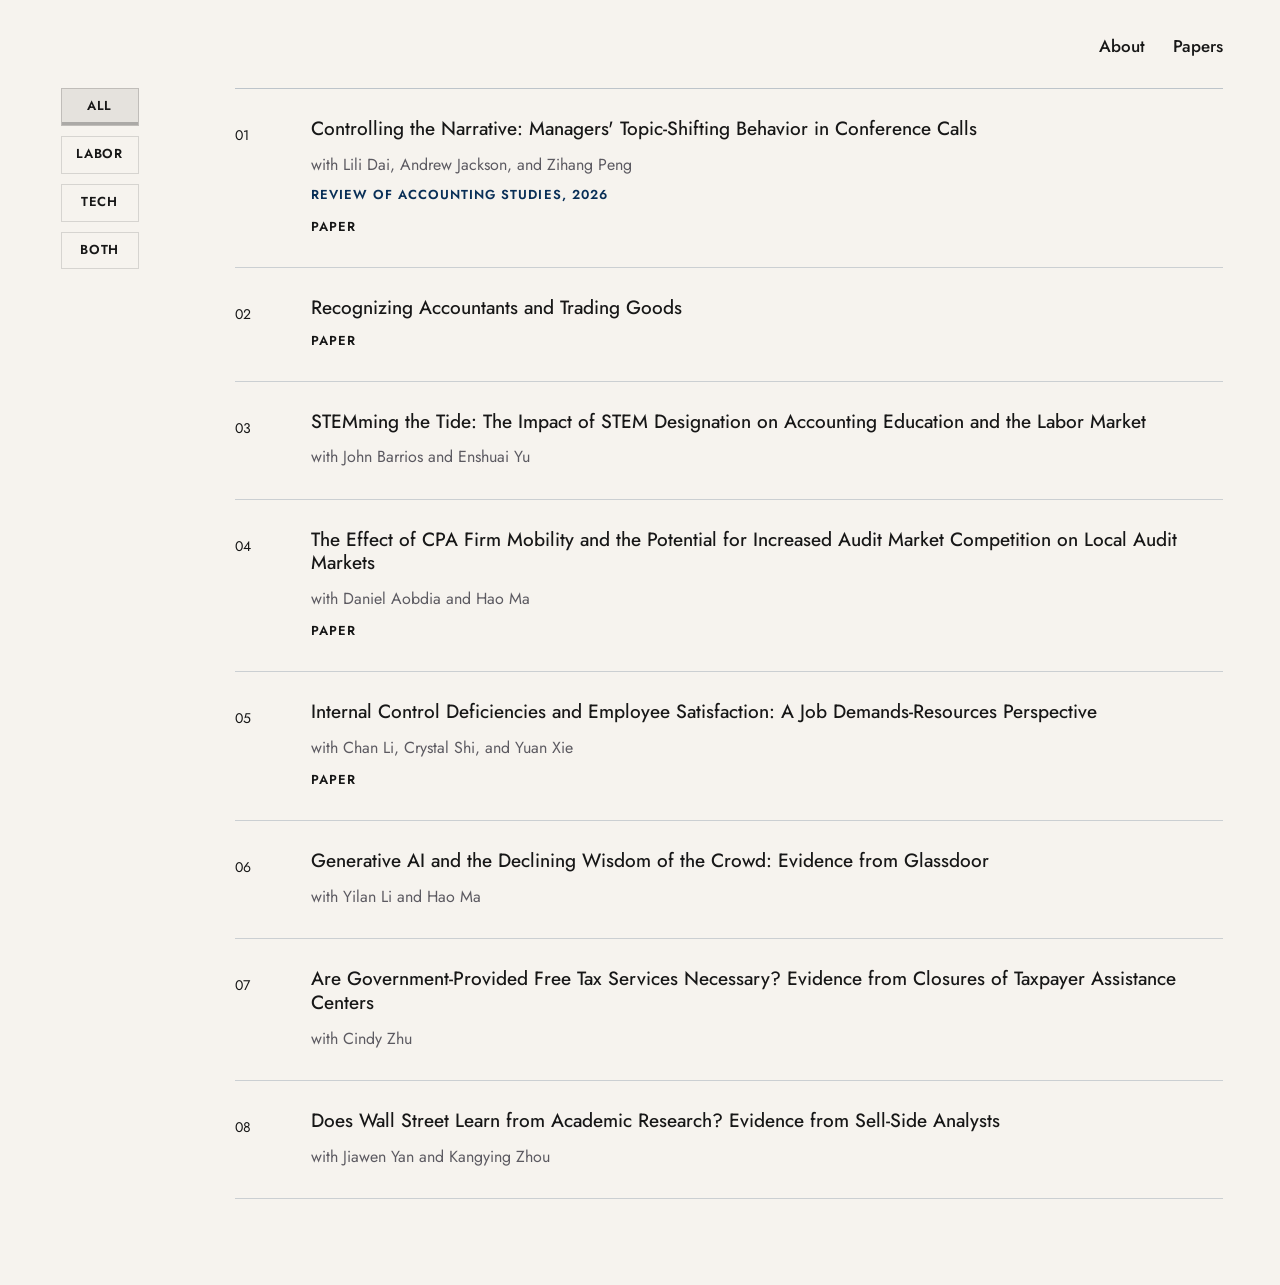
==== papers.html @ 6646ab0c "Fix paper SSRN links" ====
<!DOCTYPE html>
<html lang="en">
<head>
  <meta charset="utf-8" />
  <meta name="viewport" content="width=device-width,initial-scale=1" />
  <title>Papers | Ping R. Gong</title>
  <meta name="description" content="Ping R. Gong -- Assistant Professor at Nanyang Technological University and PhD graduate in Accounting from Yale University." />

  <style>
    @font-face{
      font-family:"Jost";
      font-style:normal;
      font-weight:300 800;
      font-display:swap;
      src:url("fonts/jost-latin-300-800.woff2") format("woff2");
      unicode-range:U+0000-00FF, U+0131, U+0152-0153, U+02BB-02BC, U+02C6, U+02DA, U+02DC, U+0304, U+0308, U+0329, U+2000-206F, U+20AC, U+2122, U+2191, U+2193, U+2212, U+2215, U+FEFF, U+FFFD;
    }

    @font-face{
      font-family:"Jost";
      font-style:normal;
      font-weight:300 800;
      font-display:swap;
      src:url("fonts/jost-latin-ext-300-800.woff2") format("woff2");
      unicode-range:U+0100-02BA, U+02BD-02C5, U+02C7-02CC, U+02CE-02D7, U+02DD-02FF, U+0304, U+0308, U+0329, U+1D00-1DBF, U+1E00-1E9F, U+1EF2-1EFF, U+2020, U+20A0-20AB, U+20AD-20C0, U+2113, U+2C60-2C7F, U+A720-A7FF;
    }

    @font-face{
      font-family:"Ma Shan Zheng";
      font-style:normal;
      font-weight:400;
      font-display:swap;
      src:url("fonts/ma-shan-zheng-gong-ping.woff2") format("woff2");
      unicode-range:U+516C, U+5E73;
    }

    :root{
      --paper:#f6f3ee;
      --ink:#171717;
      --muted:#5c5a61;
      --line:#c9d2dd;
      --labor-mark:rgba(122,31,43,.34);
      --tech-mark:rgba(9,47,87,.32);
      --red:#7a1f2b;
      --navy:#092f57;
      --navy-soft:#dbe4ee;
      --white:#fffdf7;
      --sans:"Jost", "Avenir Next", Avenir, "Helvetica Neue", Arial, sans-serif;
      --serif:"Jost", "Avenir Next", Avenir, "Helvetica Neue", Arial, sans-serif;
      --cjk-display:"Ma Shan Zheng", KaiTi, "STKaiti", "Noto Sans SC", "Microsoft YaHei", "PingFang SC", sans-serif;
      --mono:"Jost", "Avenir Next", Avenir, "Helvetica Neue", Arial, sans-serif;
    }

    *{box-sizing:border-box}
    html{
      scroll-behavior:smooth;
      scrollbar-gutter:stable;
    }
    body{
      margin:0;
      background:
        linear-gradient(90deg, rgba(9,47,87,.055) 1px, transparent 1px) 0 0/72px 72px,
        var(--paper);
      color:var(--ink);
      font-family:var(--sans);
      font-size:18px;
      line-height:1.45;
    }

    body.papers-page{
      background:var(--paper);
    }

    a{color:var(--navy); text-decoration:none}
    a:hover{
      color:var(--red);
      text-decoration:underline;
      text-decoration-thickness:2px;
      text-underline-offset:5px;
    }

    .site{
      width:min(1180px, calc(100% - 44px));
      margin:0 auto;
      position:relative;
    }

    .site::before{
      content:"";
      position:absolute;
      top:96px;
      left:18px;
      width:58px;
      height:58px;
      border-top:8px solid var(--navy);
      border-left:8px solid var(--navy);
      opacity:.86;
      pointer-events:none;
    }

    .topbar{
      min-height:70px;
      display:flex;
      align-items:center;
      justify-content:flex-end;
      gap:28px;
      padding:22px 0 0 38px;
      position:relative;
      z-index:3;
    }

    .nav{
      display:flex;
      align-items:center;
      gap:28px;
      color:var(--ink);
      font-size:17px;
      font-weight:500;
    }

    .nav a{
      color:var(--ink);
      display:inline-flex;
      align-items:center;
      gap:0;
    }

    .papers-page .site::before{
      display:none;
    }

    .papers-page .section{
      border-top:0;
      padding-top:18px;
    }

    .hero{
      min-height:calc(100vh - 70px);
      display:grid;
      grid-template-columns:minmax(0, 1.15fr) minmax(280px, .85fr);
      gap:48px;
      align-items:center;
      padding:28px 0 72px 150px;
      position:relative;
    }

    h1{
      margin:0;
      max-width:850px;
      font-size:clamp(34px, 4.5vw, 64px);
      line-height:1.06;
      letter-spacing:0;
      font-weight:300;
    }

    h1 strong{font-weight:500}

    .name-wrap{
      display:inline-block;
      position:relative;
      outline:none;
      cursor:default;
      isolation:isolate;
    }

    .name-wrap strong,
    .name-part{
      transition:color .18s ease;
    }

    .cn-name{
      position:absolute;
      left:calc(100% - .18em);
      bottom:calc(100% + .28em);
      z-index:4;
      display:inline-flex;
      align-items:center;
      gap:.03em;
      transform:translate(-.2em, .34em) rotate(3deg) scale(.96);
      transform-origin:0 100%;
      padding:.28em .66em .32em;
      border:3px solid var(--ink);
      border-radius:54% 46% 51% 49% / 49% 57% 43% 51%;
      background:var(--white);
      box-shadow:0 13px 0 -9px rgba(23,23,23,.24);
      color:var(--ink);
      font-family:var(--cjk-display);
      font-size:.59em;
      font-weight:400;
      line-height:1;
      letter-spacing:.02em;
      opacity:0;
      pointer-events:none;
      transition:opacity .2s ease, transform .2s ease;
      white-space:nowrap;
    }

    .cn-name::after{
      content:"";
      position:absolute;
      left:.18em;
      bottom:-.78em;
      width:1em;
      height:.86em;
      background:
        radial-gradient(circle at 16% 17%, var(--white) 0 .16em, var(--ink) .17em .23em, transparent .24em),
        radial-gradient(circle at 53% 51%, var(--white) 0 .12em, var(--ink) .13em .18em, transparent .19em),
        radial-gradient(circle at 86% 78%, var(--white) 0 .07em, var(--ink) .08em .12em, transparent .13em);
      transform:scaleX(-1) rotate(18deg);
    }

    .cn-name::before{
      content:"";
      position:absolute;
      left:-.42em;
      bottom:-.2em;
      width:1.22em;
      height:1.26em;
      background-image:radial-gradient(circle, rgba(23,23,23,.34) 0 1.1px, transparent 1.35px);
      background-size:.12em .12em;
      border-radius:50%;
      z-index:-1;
      transform:rotate(-12deg);
    }

    .name-wrap:focus-visible{
      border-radius:.08em;
      outline:2px solid rgba(9,47,87,.28);
      outline-offset:.08em;
    }

    .name-wrap:hover .name-gong,
    .name-wrap:focus-visible .name-gong,
    .hero:has(.portrait-wrap:hover) .name-gong,
    .hero:has(.portrait-wrap:focus-visible) .name-gong,
    .name-wrap:hover .cn-gong,
    .name-wrap:focus-visible .cn-gong,
    .hero:has(.portrait-wrap:hover) .cn-gong,
    .hero:has(.portrait-wrap:focus-visible) .cn-gong{
      color:var(--navy);
    }

    .name-wrap:hover .name-ping,
    .name-wrap:focus-visible .name-ping,
    .hero:has(.portrait-wrap:hover) .name-ping,
    .hero:has(.portrait-wrap:focus-visible) .name-ping,
    .name-wrap:hover .cn-ping,
    .name-wrap:focus-visible .cn-ping,
    .hero:has(.portrait-wrap:hover) .cn-ping,
    .hero:has(.portrait-wrap:focus-visible) .cn-ping{
      color:var(--red);
    }

    .name-wrap:hover .cn-name,
    .name-wrap:focus-visible .cn-name,
    .hero:has(.portrait-wrap:hover) .cn-name,
    .hero:has(.portrait-wrap:focus-visible) .cn-name{
      opacity:1;
      transform:translate(0, -.1em) rotate(3deg) scale(1.04);
    }

    .headline-phrase{white-space:nowrap}

    .topic{
      background-repeat:no-repeat;
      box-decoration-break:clone;
      -webkit-box-decoration-break:clone;
      padding:0 .02em;
    }

    .topic-labor{
      background-image:linear-gradient(var(--labor-mark), var(--labor-mark));
      background-position:0 86%;
      background-size:100% .21em;
    }

    .topic-tech{
      background-image:linear-gradient(var(--tech-mark), var(--tech-mark));
      background-position:0 86%;
      background-size:100% .21em;
    }

    .topic-both{
      --topic-line-width:100%;
      --topic-line-height:.21em;
      --topic-line-gap:.018em;
      padding-bottom:.08em;
      background-image:
        linear-gradient(var(--labor-mark), var(--labor-mark)),
        linear-gradient(var(--tech-mark), var(--tech-mark));
      background-position:left bottom calc(var(--topic-line-height) + var(--topic-line-gap)), left bottom;
      background-size:var(--topic-line-width) var(--topic-line-height), var(--topic-line-width) var(--topic-line-height);
      box-decoration-break:clone;
      -webkit-box-decoration-break:clone;
    }

    .dek{
      max-width:610px;
      margin:18px 0 0;
      font-family:var(--serif);
      font-size:clamp(20px, 1.8vw, 27px);
      line-height:1.16;
      color:#25221d;
    }

    .hero-links{
      display:flex;
      flex-wrap:wrap;
      gap:12px 22px;
      margin-top:20px;
      font-size:15px;
      font-weight:600;
      text-transform:uppercase;
      letter-spacing:.05em;
    }

    .portrait-wrap{
      justify-self:end;
      width:min(270px, 100%);
      position:relative;
      cursor:default;
      outline:none;
    }

    .portrait-wrap:focus-visible{
      outline:2px solid rgba(9,47,87,.28);
      outline-offset:8px;
    }

    .portrait-wrap::before,
    .portrait-wrap::after{
      content:"";
      position:absolute;
      z-index:-1;
      pointer-events:none;
    }

    .portrait-wrap::before{
      inset:34px -24px -34px 36px;
      background:repeating-linear-gradient(0deg, transparent 0 13px, rgba(9,47,87,.22) 13px 15px);
    }

    .portrait-wrap::after{
      width:98px;
      height:98px;
      right:-14px;
      bottom:-14px;
      background:
        linear-gradient(var(--red), var(--red)) right bottom/15px 84px no-repeat,
        linear-gradient(var(--red), var(--red)) right bottom/84px 15px no-repeat,
        linear-gradient(var(--navy), var(--navy)) right 14px bottom 14px/15px 84px no-repeat,
        linear-gradient(var(--navy), var(--navy)) right 14px bottom 14px/84px 15px no-repeat;
    }

    .photo{
      display:block;
      width:100%;
      aspect-ratio:4/4.6;
      object-fit:cover;
      object-position:center 23%;
      border:1px solid rgba(23,23,23,.16);
      filter:none;
      opacity:1;
    }

    .section{
      padding:88px 0 86px 18px;
      border-top:1px solid rgba(9,47,87,.22);
      background:var(--paper);
      box-shadow:0 0 0 100vmax var(--paper);
      clip-path:inset(0 -100vmax);
      display:grid;
      grid-template-columns:136px minmax(0, 1fr);
      gap:38px;
    }

    .section-label{
      margin:0;
      font-size:14px;
      color:var(--navy);
      font-weight:600;
      text-transform:uppercase;
      letter-spacing:.09em;
    }

    .section-heading{
      display:grid;
      gap:22px;
      align-content:start;
    }

    .paper-list{
      max-width:none;
      width:100%;
      display:grid;
      gap:0;
      border-top:1px solid rgba(9,47,87,.24);
    }

    .paper-legend{
      display:flex;
      flex-wrap:wrap;
      align-items:flex-start;
      gap:10px;
      color:var(--muted);
      font-size:13px;
      font-weight:600;
      text-transform:uppercase;
      letter-spacing:.07em;
    }

    .section-heading .paper-legend{
      flex-direction:column;
    }

    .filter-button{
      appearance:none;
      border:1px solid rgba(23,23,23,.14);
      background:transparent;
      color:var(--ink);
      cursor:pointer;
      display:inline-flex;
      align-items:center;
      justify-content:center;
      font:inherit;
      letter-spacing:inherit;
      padding:8px 11px 9px;
      text-transform:inherit;
      width:78px;
    }

    .filter-button:hover,
    .filter-button[data-filter="all"]:hover,
    .filter-button.is-active{
      border-color:rgba(23,23,23,.18);
      background:rgba(23,23,23,.075);
      color:var(--ink);
    }

    .filter-button .both-labor,
    .filter-button .both-tech{color:inherit}

    .filter-button.is-active{
      box-shadow:inset 0 -3px 0 rgba(23,23,23,.28);
    }

    .paper.is-hidden{
      display:none;
    }

    .paper{
      display:grid;
      grid-template-columns:54px minmax(0, 1fr);
      gap:22px;
      padding:28px 0 30px;
      border-bottom:1px solid rgba(9,47,87,.18);
    }

    .paper-number{
      color:var(--ink);
      font-family:var(--mono);
      font-size:14px;
      padding-top:8px;
    }

    .paper-title{
      margin:0;
      font-family:var(--serif);
      font-size:clamp(18px, 1.5vw, 23px);
      line-height:1.24;
      font-weight:450;
    }

    .paper-title .topic{
      background:none;
      padding-bottom:0;
    }

    .paper-meta{
      margin:12px 0 0;
      color:var(--muted);
      font-size:16px;
      line-height:1.45;
    }

    .paper-note{
      display:inline-block;
      margin-top:10px;
      color:var(--navy);
      font-size:13px;
      font-weight:600;
      text-transform:uppercase;
      letter-spacing:.08em;
    }

    .paper-links{
      display:flex;
      flex-wrap:wrap;
      gap:12px;
      margin-top:12px;
      font-size:13px;
      font-weight:600;
      text-transform:uppercase;
      letter-spacing:.08em;
    }

    .paper-links a{
      color:var(--ink);
      transition:color .16s ease, text-decoration-color .16s ease;
    }

    .paper-links a:hover{
      color:var(--red);
      text-decoration-color:var(--red);
    }

    @media (max-width:900px){
      body{font-size:17px}
      .site{width:min(100% - 28px, 680px)}
      .site::before{
        top:34px;
        left:10px;
        width:42px;
        height:42px;
        border-top-width:6px;
        border-left-width:6px;
      }
      .topbar{
        min-height:auto;
        padding:22px 0 10px 30px;
        align-items:flex-end;
        flex-direction:row;
      }
      .nav{gap:16px; flex-wrap:wrap}
      .hero{
        grid-template-columns:1fr;
        gap:42px;
        min-height:auto;
        padding:30px 0 68px 42px;
      }
      .portrait-wrap{
        justify-self:start;
        width:min(248px, calc(100% - 20px));
      }
      .portrait-wrap::after{
        right:-10px;
        bottom:-10px;
        width:72px;
        height:72px;
        background:
          linear-gradient(var(--red), var(--red)) right bottom/11px 62px no-repeat,
          linear-gradient(var(--red), var(--red)) right bottom/62px 11px no-repeat,
          linear-gradient(var(--navy), var(--navy)) right 10px bottom 10px/11px 62px no-repeat,
          linear-gradient(var(--navy), var(--navy)) right 10px bottom 10px/62px 11px no-repeat;
      }
      .section{
        grid-template-columns:1fr;
        gap:24px;
        padding:68px 0 70px 42px;
      }
      .section-heading .paper-legend{
        flex-direction:row;
      }
    }

    @media (max-width:560px){
      h1{font-size:29px}
      .dek{font-size:20px}
      .hero{padding-left:32px}
      .section{padding-left:32px}
      .paper-title{font-size:22px}
      .paper{grid-template-columns:1fr; gap:8px}
      .paper-number{padding-top:0}
    }
  </style>
</head>
<body class="papers-page">
  <main class="site">
    <header class="topbar">
      <nav class="nav" aria-label="Primary navigation">
        <a href="index.html#about">About</a>
        <a href="papers.html">Papers</a>
      </nav>
    </header>

    <section class="section" id="papers">
      <div class="section-heading">
        <div class="paper-legend" aria-label="Filter papers by topic">
          <button class="filter-button is-active" type="button" data-filter="all" aria-pressed="true">All</button>
          <button class="filter-button topic topic-labor" type="button" data-filter="labor" aria-pressed="false">Labor</button>
          <button class="filter-button topic topic-tech" type="button" data-filter="tech" aria-pressed="false">Tech</button>
          <button class="filter-button topic topic-both" type="button" data-filter="both" aria-pressed="false"><span class="both-labor">Bo</span><span class="both-tech">th</span></button>
        </div>
      </div>

      <div>
        <div class="paper-list">
        <article class="paper" data-topics="tech">
          <div class="paper-number">01</div>
          <div>
            <h3 class="paper-title"><span class="topic topic-tech">Controlling the Narrative: Managers' Topic-Shifting Behavior in Conference Calls</span></h3>
            <p class="paper-meta">with Lili Dai, Andrew Jackson, and Zihang Peng</p>
            <span class="paper-note">Review of Accounting Studies, 2026</span>
            <div class="paper-links">
              <a href="https://link.springer.com/article/10.1007/s11142-026-09952-5" target="_blank" rel="noreferrer">Paper</a>
            </div>
          </div>
        </article>

        <article class="paper" data-topics="labor">
          <div class="paper-number">02</div>
          <div>
            <h3 class="paper-title"><span class="topic topic-labor">Recognizing Accountants and Trading Goods</span></h3>
            <div class="paper-links">
              <a href="https://papers.ssrn.com/sol3/papers.cfm?abstract_id=7320459" target="_blank" rel="noreferrer">Paper</a>
            </div>
          </div>
        </article>

        <article class="paper" data-topics="labor tech both">
          <div class="paper-number">03</div>
          <div>
            <h3 class="paper-title"><span class="topic topic-both">STEMming the Tide: The Impact of STEM Designation on Accounting Education and the Labor Market</span></h3>
            <p class="paper-meta">with John Barrios and Enshuai Yu</p>
          </div>
        </article>

        <article class="paper" data-topics="labor">
          <div class="paper-number">04</div>
          <div>
            <h3 class="paper-title"><span class="topic topic-labor">The Effect of CPA Firm Mobility and the Potential for Increased Audit Market Competition on Local Audit Markets</span></h3>
            <p class="paper-meta">with Daniel Aobdia and Hao Ma</p>
            <div class="paper-links">
              <a href="https://papers.ssrn.com/sol3/papers.cfm?abstract_id=6225800" target="_blank" rel="noreferrer">Paper</a>
            </div>
          </div>
        </article>

        <article class="paper" data-topics="labor tech both">
          <div class="paper-number">05</div>
          <div>
            <h3 class="paper-title"><span class="topic topic-both">Internal Control Deficiencies and Employee Satisfaction: A Job Demands-Resources Perspective</span></h3>
            <p class="paper-meta">with Chan Li, Crystal Shi, and Yuan Xie</p>
            <div class="paper-links">
              <a href="https://papers.ssrn.com/sol3/papers.cfm?abstract_id=4454973" target="_blank" rel="noreferrer">Paper</a>
            </div>
          </div>
        </article>

        <article class="paper" data-topics="labor tech both">
          <div class="paper-number">06</div>
          <div>
            <h3 class="paper-title"><span class="topic topic-both">Generative AI and the Declining Wisdom of the Crowd: Evidence from Glassdoor</span></h3>
            <p class="paper-meta">with Yilan Li and Hao Ma</p>
          </div>
        </article>

        <article class="paper" data-topics="labor">
          <div class="paper-number">07</div>
          <div>
            <h3 class="paper-title"><span class="topic topic-labor">Are Government-Provided Free Tax Services Necessary? Evidence from Closures of Taxpayer Assistance Centers</span></h3>
            <p class="paper-meta">with Cindy Zhu</p>
          </div>
        </article>

        <article class="paper" data-topics="labor">
          <div class="paper-number">08</div>
          <div>
            <h3 class="paper-title"><span class="topic topic-labor">Does Wall Street Learn from Academic Research? Evidence from Sell-Side Analysts</span></h3>
            <p class="paper-meta">with Jiawen Yan and Kangying Zhou</p>
          </div>
        </article>
        </div>
      </div>
    </section>

  </main>
  <script>
    const filterButtons = document.querySelectorAll('[data-filter]');
    const papers = document.querySelectorAll('.paper[data-topics]');
    const validFilters = new Set(['all', 'labor', 'tech', 'both']);

    function applyFilter(filter, updateUrl = true){
      const activeFilter = validFilters.has(filter) ? filter : 'all';
      const activeButton = document.querySelector(`[data-filter="${activeFilter}"]`);
      if (!activeButton) return;

      filterButtons.forEach(item => {
        item.classList.toggle('is-active', item === activeButton);
        item.setAttribute('aria-pressed', item === activeButton ? 'true' : 'false');
      });

      papers.forEach(paper => {
        const topics = paper.dataset.topics.split(' ');
        paper.classList.toggle('is-hidden', activeFilter !== 'all' && !topics.includes(activeFilter));
      });

      if (updateUrl) {
        const url = new URL(window.location);
        if (activeFilter === 'all') {
          url.searchParams.delete('filter');
        } else {
          url.searchParams.set('filter', activeFilter);
        }
        window.history.replaceState({}, '', url);
      }
    }

    filterButtons.forEach(button => {
      button.addEventListener('click', () => {
        applyFilter(button.dataset.filter);
      });
    });

    applyFilter(new URLSearchParams(window.location.search).get('filter'), false);
  </script>
</body>
</html>
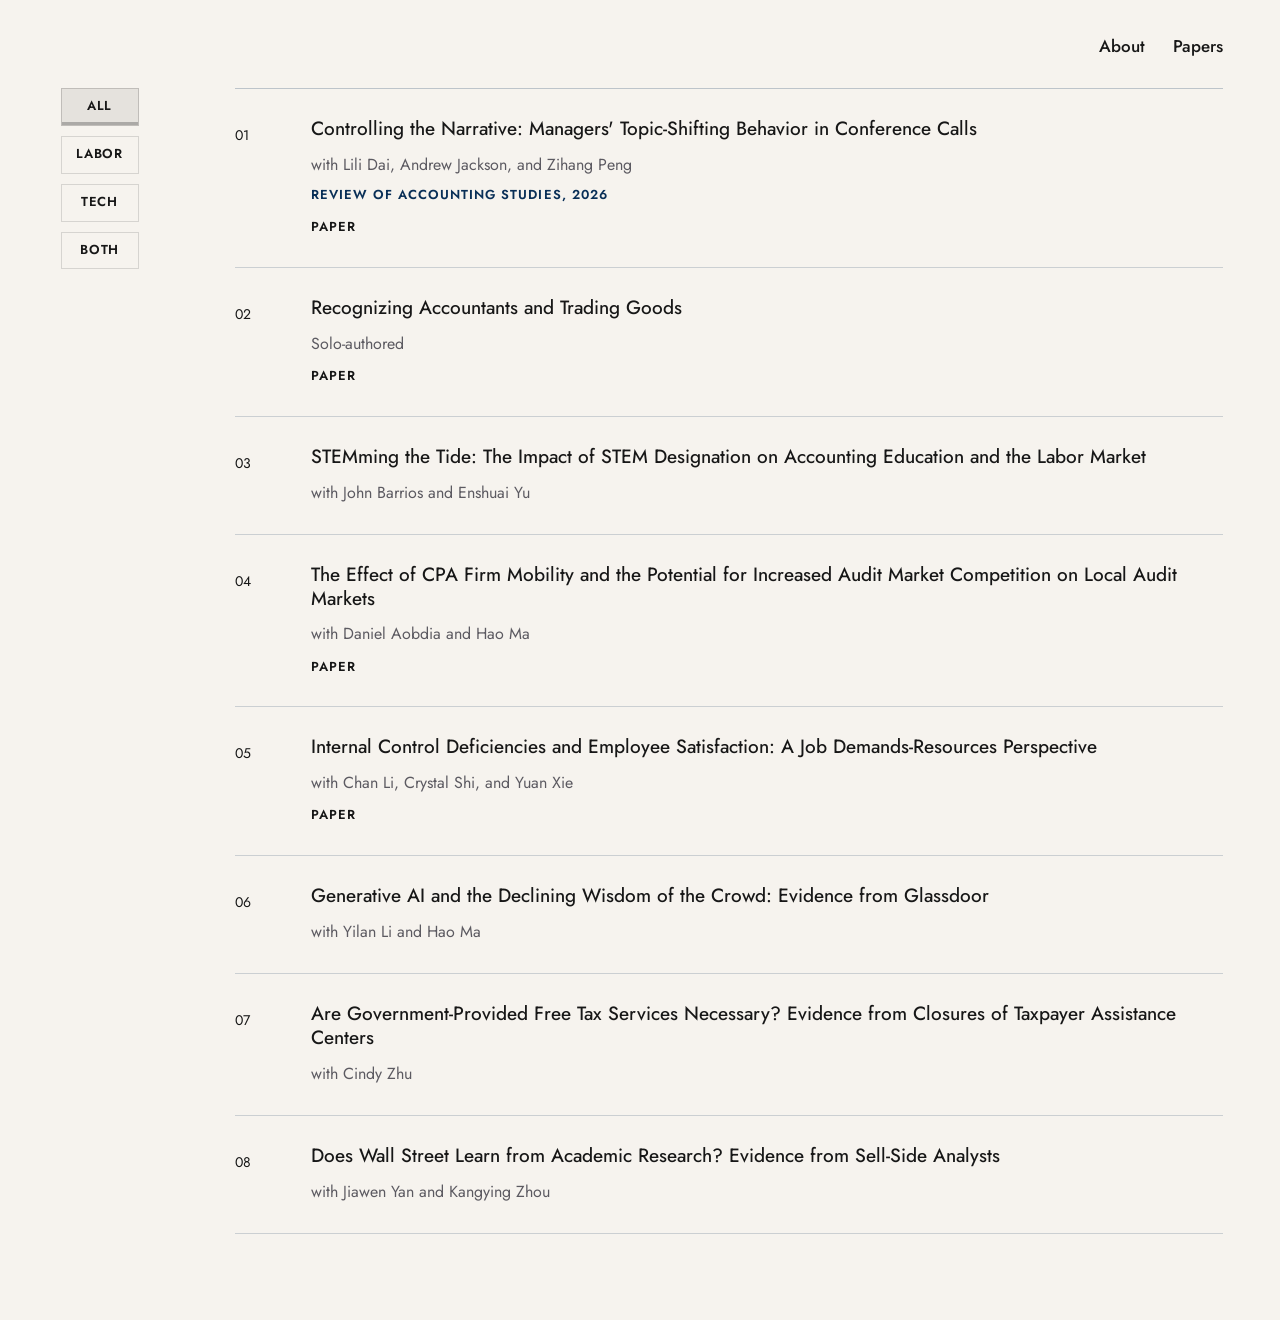
==== commit 1c40c7b1: "Add solo-authored note to job market paper" ====
--- a/papers.html
+++ b/papers.html
@@ -611,6 +611,7 @@
           <div class="paper-number">02</div>
           <div>
             <h3 class="paper-title"><span class="topic topic-labor">Recognizing Accountants and Trading Goods</span></h3>
+            <p class="paper-meta">Solo-authored</p>
             <div class="paper-links">
               <a href="https://papers.ssrn.com/sol3/papers.cfm?abstract_id=7320459" target="_blank" rel="noreferrer">Paper</a>
             </div>
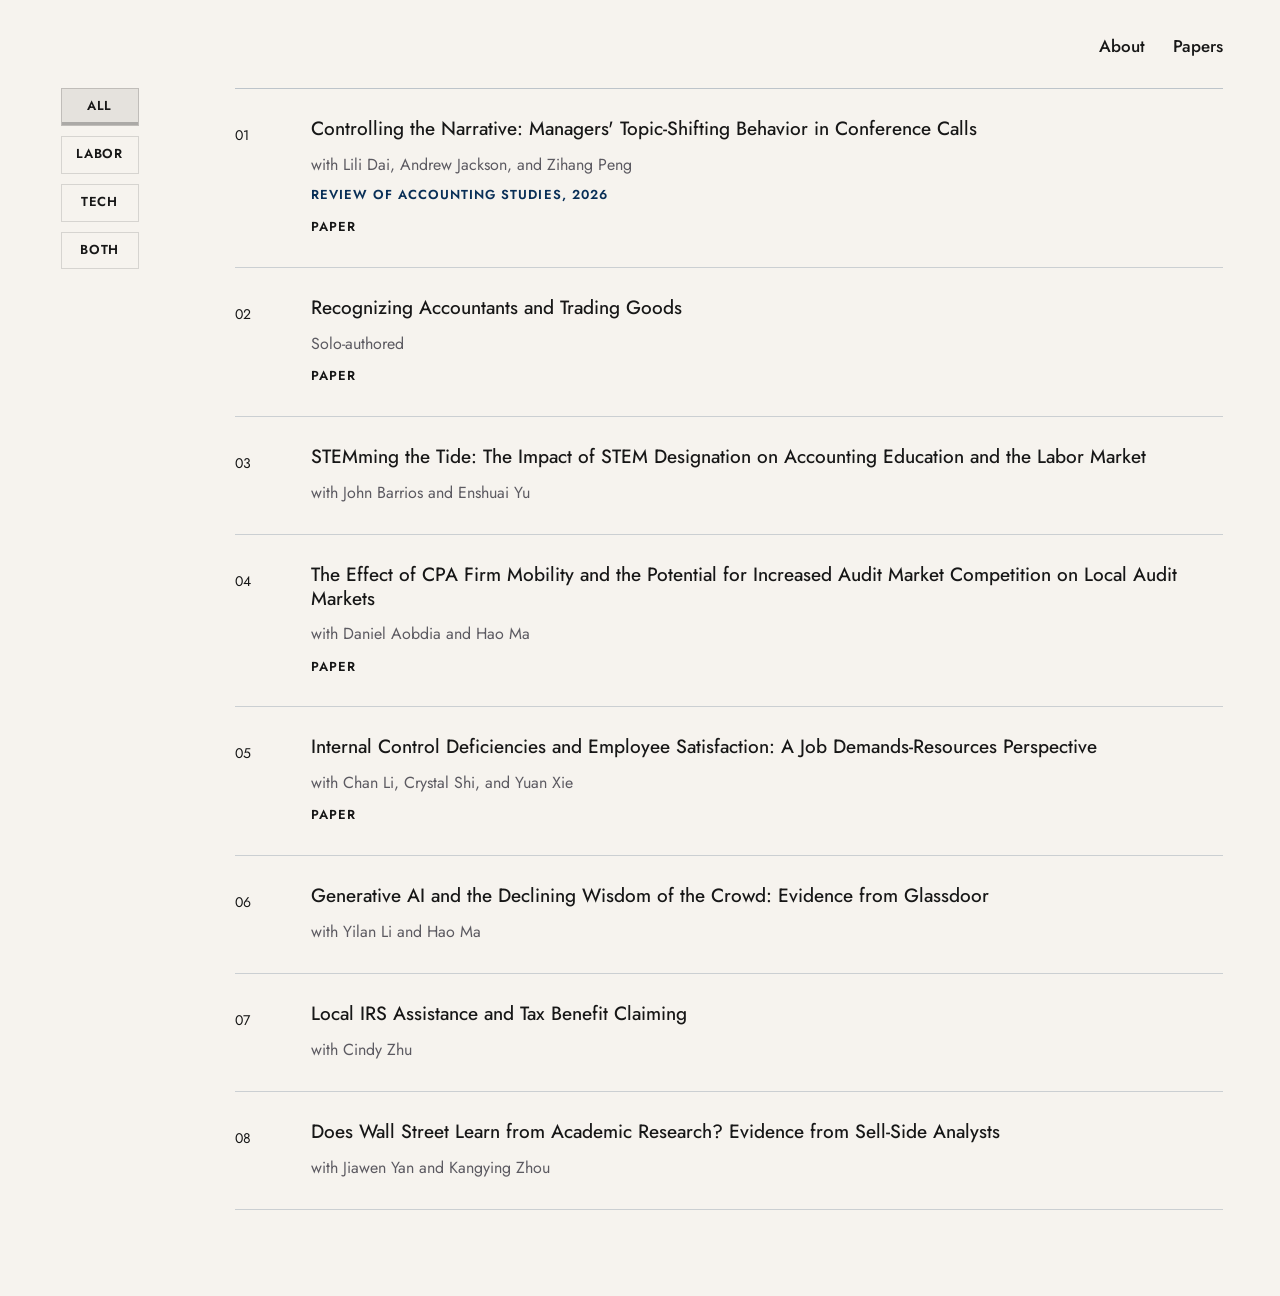
==== commit 20cf580e: "Update labor paper details" ====
--- a/papers.html
+++ b/papers.html
@@ -637,10 +637,10 @@
           </div>
         </article>
 
-        <article class="paper" data-topics="labor tech both">
+        <article class="paper" data-topics="labor">
           <div class="paper-number">05</div>
           <div>
-            <h3 class="paper-title"><span class="topic topic-both">Internal Control Deficiencies and Employee Satisfaction: A Job Demands-Resources Perspective</span></h3>
+            <h3 class="paper-title"><span class="topic topic-labor">Internal Control Deficiencies and Employee Satisfaction: A Job Demands-Resources Perspective</span></h3>
             <p class="paper-meta">with Chan Li, Crystal Shi, and Yuan Xie</p>
             <div class="paper-links">
               <a href="https://papers.ssrn.com/sol3/papers.cfm?abstract_id=4454973" target="_blank" rel="noreferrer">Paper</a>
@@ -659,7 +659,7 @@
         <article class="paper" data-topics="labor">
           <div class="paper-number">07</div>
           <div>
-            <h3 class="paper-title"><span class="topic topic-labor">Are Government-Provided Free Tax Services Necessary? Evidence from Closures of Taxpayer Assistance Centers</span></h3>
+            <h3 class="paper-title"><span class="topic topic-labor">Local IRS Assistance and Tax Benefit Claiming</span></h3>
             <p class="paper-meta">with Cindy Zhu</p>
           </div>
         </article>
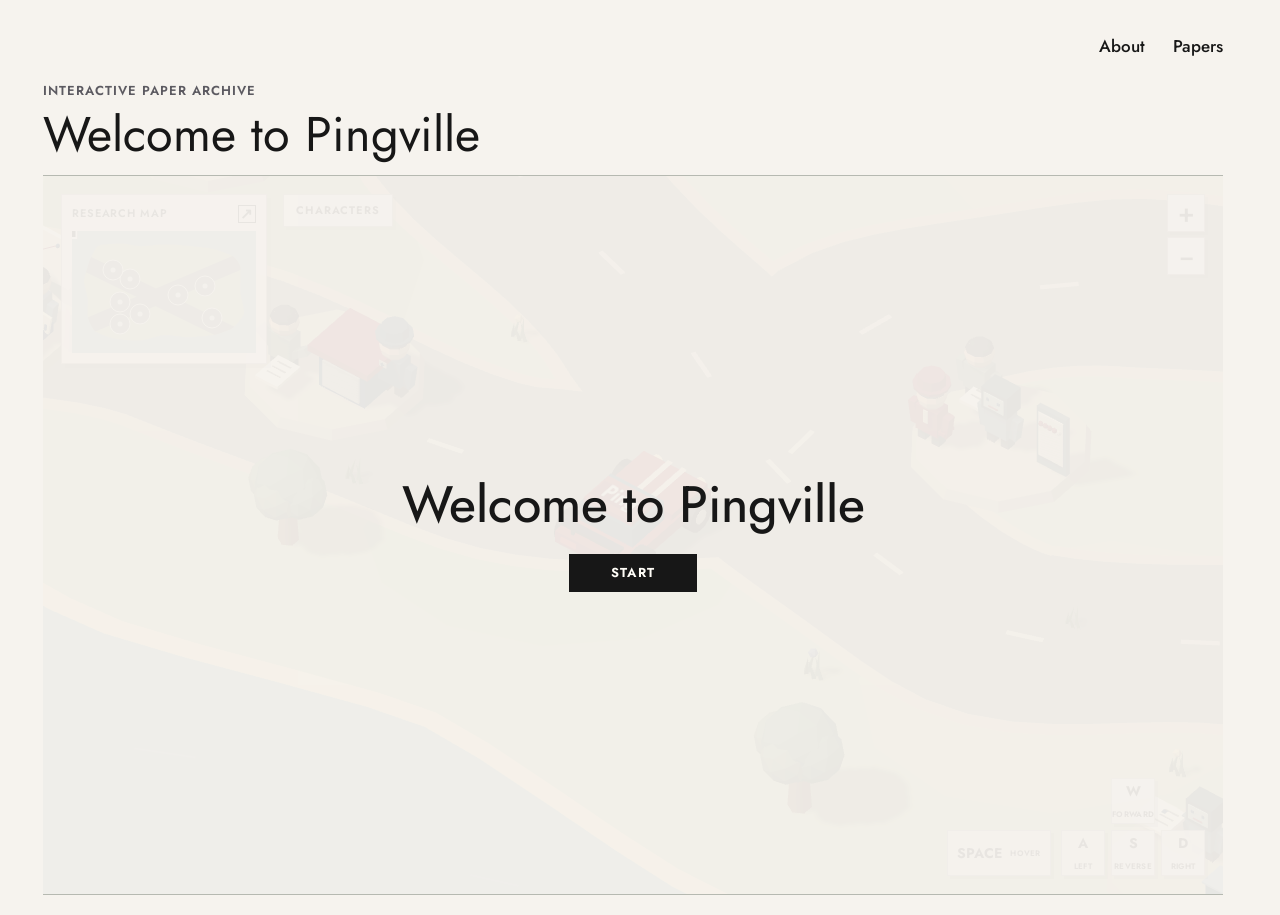
==== commit 5ac47514: "Add interactive Pingville papers map" ====
--- a/papers.html
+++ b/papers.html
@@ -58,6 +58,7 @@
     }
     body{
       margin:0;
+      overflow-x:hidden;
       background:
         linear-gradient(90deg, rgba(9,47,87,.055) 1px, transparent 1px) 0 0/72px 72px,
         var(--paper);
@@ -572,6 +573,794 @@
       .paper{grid-template-columns:1fr; gap:8px}
       .paper-number{padding-top:0}
     }
+
+    .papers-page .section{
+      display:block;
+      padding:12px 0 20px;
+    }
+
+    .papers-intro{
+      display:flex;
+      align-items:end;
+      justify-content:space-between;
+      gap:32px;
+      margin-bottom:16px;
+    }
+
+    .papers-kicker{
+      margin:0 0 8px;
+      color:var(--muted);
+      font-size:13px;
+      font-weight:600;
+      letter-spacing:.08em;
+      text-transform:uppercase;
+    }
+
+    .papers-intro h1{
+      max-width:720px;
+      font-size:clamp(32px, 3.8vw, 54px);
+      line-height:1.04;
+      font-weight:400;
+    }
+
+    .paper-legend{
+      flex-wrap:nowrap;
+      align-items:center;
+      flex-shrink:0;
+    }
+
+    .filter-button{
+      transition:background-color .25s ease, border-color .25s ease, color .25s ease, transform .25s ease;
+    }
+
+    .filter-button:active{transform:translateY(1px)}
+
+    .research-map{
+      --walker-x:50;
+      --walker-y:70;
+      position:relative;
+      min-height:620px;
+      height:calc(100dvh - 180px);
+      margin:0;
+      overflow:hidden;
+      border-top:1px solid rgba(23,23,23,.18);
+      border-bottom:1px solid rgba(23,23,23,.18);
+      background-color:#dfe7e3;
+      background-image:none;
+      background-position:center;
+      background-size:cover;
+      image-rendering:pixelated;
+      container-type:inline-size;
+    }
+
+    .research-map::before{
+      display:none;
+    }
+
+    .destination{
+      appearance:none;
+      position:absolute;
+      top:0;
+      bottom:76px;
+      width:50%;
+      padding:42px 42px 36px;
+      border:0;
+      background:var(--paper);
+      color:var(--ink);
+      cursor:pointer;
+      font:inherit;
+      text-align:left;
+      transition:background-color .35s cubic-bezier(.22,1,.36,1), color .35s ease;
+    }
+
+    .destination-labor{
+      left:-2%;
+      background:transparent;
+      clip-path:polygon(0 0, 86% 0, 95% 15%, 88% 32%, 97% 51%, 86% 71%, 92% 100%, 0 100%);
+    }
+    .destination-tech{
+      right:-2%;
+      background:transparent;
+      clip-path:polygon(14% 0, 100% 0, 100% 100%, 8% 100%, 15% 76%, 4% 57%, 13% 35%, 5% 17%);
+      text-align:right;
+    }
+    .destination-labor:hover,
+    .destination-labor:focus-visible,
+    .research-map[data-active="labor"] .destination-labor{background:rgba(122,31,43,.035)}
+    .destination-tech:hover,
+    .destination-tech:focus-visible,
+    .research-map[data-active="tech"] .destination-tech{background:rgba(9,47,87,.035)}
+
+    .destination:focus-visible,
+    .intersection:focus-visible{
+      outline:2px solid var(--ink);
+      outline-offset:-6px;
+    }
+
+    .destination-name{
+      display:block;
+      width:max-content;
+      padding:4px 8px 6px;
+      background:rgba(246,243,238,.88);
+      font-size:clamp(30px, 4vw, 54px);
+      font-weight:450;
+      line-height:1;
+    }
+
+    .destination-labor .destination-name{color:var(--red)}
+    .destination-tech .destination-name{color:var(--navy)}
+
+    .destination-copy{
+      display:block;
+      max-width:260px;
+      margin-top:14px;
+      padding:7px 9px;
+      background:rgba(246,243,238,.86);
+      color:var(--muted);
+      font-size:15px;
+      line-height:1.45;
+    }
+
+    .destination-tech .destination-copy{margin-left:auto}
+    .destination-tech .destination-name{margin-left:auto}
+
+    .place-mark{
+      display:grid;
+      grid-template-columns:repeat(5, 12px);
+      align-items:end;
+      gap:8px;
+      height:82px;
+      margin-top:34px;
+    }
+
+    .research-map .place-mark{display:none}
+
+    .destination-tech .place-mark{justify-content:end}
+    .place-mark span{display:block; background:currentColor; opacity:.72}
+    .place-mark span:nth-child(1){height:34px}
+    .place-mark span:nth-child(2){height:58px}
+    .place-mark span:nth-child(3){height:46px}
+    .place-mark span:nth-child(4){height:72px}
+    .place-mark span:nth-child(5){height:52px}
+    .destination-labor .place-mark{color:var(--red)}
+    .destination-tech .place-mark{color:var(--navy); transform:skewY(-10deg)}
+
+    .intersection{
+      appearance:none;
+      position:absolute;
+      left:50%;
+      top:31%;
+      z-index:2;
+      width:78px;
+      height:36px;
+      transform:translateX(-50%);
+      border:1px solid rgba(23,23,23,.28);
+      background:#eef0e6;
+      color:var(--ink);
+      cursor:pointer;
+      font:inherit;
+      transition:background-color .3s ease, transform .5s cubic-bezier(.22,1,.36,1);
+      box-shadow:4px 4px 0 rgba(92,55,105,.18);
+    }
+
+    .intersection span{
+      display:block;
+      font-size:12px;
+      font-weight:650;
+      letter-spacing:.1em;
+      text-transform:uppercase;
+    }
+
+    .intersection:hover,
+    .research-map[data-active="both"] .intersection{
+      background:linear-gradient(135deg, rgba(122,31,43,.18) 0 50%, rgba(9,47,87,.18) 50% 100%);
+      transform:translateX(-50%) scale(1.05);
+    }
+
+    .map-compass{
+      position:absolute;
+      right:20px;
+      top:18px;
+      z-index:4;
+      display:grid;
+      place-items:center;
+      width:42px;
+      height:42px;
+      border:1px solid rgba(23,23,23,.35);
+      border-radius:0;
+      background:rgba(246,243,238,.72);
+      color:var(--ink);
+      font-size:11px;
+      font-weight:650;
+      letter-spacing:.08em;
+    }
+
+    .map-compass::after{
+      content:"";
+      position:absolute;
+      left:50%;
+      top:4px;
+      width:0;
+      height:0;
+      transform:translateX(-50%);
+      border-left:4px solid transparent;
+      border-right:4px solid transparent;
+      border-bottom:9px solid var(--red);
+    }
+
+    .game-intro{
+      position:absolute;
+      inset:0;
+      z-index:9;
+      display:grid;
+      place-content:center;
+      justify-items:center;
+      background:rgba(246,243,238,.94);
+      text-align:center;
+      transition:opacity .5s cubic-bezier(.22,1,.36,1), visibility .5s;
+    }
+
+    .research-map.is-started .game-intro{
+      visibility:hidden;
+      opacity:0;
+      pointer-events:none;
+    }
+
+    .game-intro h2{
+      max-width:520px;
+      margin:0 0 24px;
+      color:var(--ink);
+      font-size:clamp(30px, 4vw, 52px);
+      font-weight:450;
+      line-height:1.02;
+    }
+
+    .game-start{
+      appearance:none;
+      min-width:128px;
+      padding:11px 18px 12px;
+      border:1px solid var(--ink);
+      border-radius:0;
+      background:var(--ink);
+      color:var(--white);
+      cursor:pointer;
+      font:650 13px/1 var(--sans);
+      letter-spacing:.1em;
+      text-transform:uppercase;
+      transition:background-color .25s ease, color .25s ease, transform .25s ease;
+    }
+
+    .game-start:hover,
+    .game-start:focus-visible{
+      background:var(--red);
+      border-color:var(--red);
+      outline:none;
+    }
+
+    .game-start:active{transform:translateY(2px)}
+
+
+    .walker{
+      position:absolute;
+      left:calc(var(--walker-x) * 1%);
+      top:calc(var(--walker-y) * 1%);
+      z-index:4;
+      width:66px;
+      height:118px;
+      transform:translate(-50%, -50%) scale(1.22);
+      transform-origin:50% 50%;
+      transition:none;
+      pointer-events:none;
+      image-rendering:pixelated;
+    }
+
+    .walker-character{
+      position:relative;
+      width:100%;
+      height:100%;
+      transform-origin:50% 100%;
+    }
+
+    .walker-head{
+      position:absolute;
+      left:19px;
+      top:19px;
+      width:30px;
+      height:31px;
+      border:3px solid var(--ink);
+      border-radius:0;
+      background:#e8c7ae;
+    }
+
+    .walker-cap{
+      position:absolute;
+      left:19px;
+      top:12px;
+      z-index:2;
+      width:30px;
+      height:14px;
+      border:3px solid var(--ink);
+      border-radius:0;
+      background:var(--navy);
+      color:var(--white);
+      font-size:10px;
+      font-weight:700;
+      letter-spacing:.08em;
+      line-height:9px;
+      text-align:center;
+    }
+
+    .walker-cap::after{
+      content:"";
+      position:absolute;
+      right:-7px;
+      bottom:-2px;
+      width:9px;
+      height:4px;
+      border:2px solid var(--ink);
+      border-left:0;
+      background:var(--navy);
+      transform:skewX(-24deg);
+    }
+
+    .walker.facing-west .walker-cap::after{
+      left:-7px;
+      right:auto;
+      transform:skewX(24deg);
+    }
+
+    .walker.is-dashing::before{
+      content:"";
+      position:absolute;
+      left:-34px;
+      top:58px;
+      width:26px;
+      height:12px;
+      background:repeating-linear-gradient(0deg, var(--navy) 0 2px, transparent 2px 5px);
+      opacity:.62;
+    }
+
+    .walker.is-dashing.facing-west::before{
+      left:auto;
+      right:-34px;
+    }
+
+    .walker-head::before{
+      content:"";
+      position:absolute;
+      left:6px;
+      top:11px;
+      width:4px;
+      height:4px;
+      background:var(--ink);
+      box-shadow:11px 0 0 var(--ink);
+    }
+
+    .walker-body{
+      position:absolute;
+      left:17px;
+      top:49px;
+      width:34px;
+      height:35px;
+      border:3px solid var(--ink);
+      background:var(--red);
+      transform:skewX(-4deg);
+    }
+
+    .walker-arm{
+      position:absolute;
+      top:52px;
+      width:9px;
+      height:31px;
+      border:3px solid var(--ink);
+      background:#e8c7ae;
+      transform-origin:50% 6px;
+      transform:rotate(24deg);
+    }
+
+    .walker-arm-left{left:9px}
+    .walker-arm-right{right:8px; transform:rotate(-24deg)}
+
+    .walker-leg{
+      position:absolute;
+      top:81px;
+      width:10px;
+      height:23px;
+      border:3px solid var(--ink);
+      border-bottom-width:5px;
+      background:var(--navy);
+      transform-origin:50% 2px;
+    }
+
+    .walker-leg-a{left:20px; transform:rotate(8deg)}
+    .walker-leg-b{left:38px; transform:rotate(-9deg)}
+
+    .walker.is-walking .walker-body{animation:walker-bob .18s steps(2,end) infinite alternate}
+    .walker.is-walking .walker-arm-left{animation:walker-arm .24s steps(2,end) infinite alternate}
+    .walker.is-walking .walker-arm-right{animation:walker-arm-reverse .24s steps(2,end) infinite alternate}
+    .walker.is-walking .walker-leg-a{animation:walker-leg-a .24s steps(2,end) infinite alternate}
+    .walker.is-walking .walker-leg-b{animation:walker-leg-b .24s steps(2,end) infinite alternate}
+    .walker.is-jumping .walker-character{animation:walker-jump .75s cubic-bezier(.22,1,.36,1)}
+
+    @keyframes walker-bob{to{transform:translateY(-3px) skewX(-4deg)}}
+    @keyframes walker-arm{to{transform:rotate(-24deg)}}
+    @keyframes walker-arm-reverse{to{transform:rotate(24deg)}}
+    @keyframes walker-leg-a{to{transform:rotate(-20deg)}}
+    @keyframes walker-leg-b{to{transform:rotate(20deg)}}
+    @keyframes walker-jump{50%{transform:translateY(-42px) rotate(-2deg)}}
+
+    .paper-token{
+      appearance:none;
+      position:absolute;
+      left:calc(var(--token-x) * 1%);
+      top:calc(var(--token-y) * 1%);
+      z-index:3;
+      display:grid;
+      place-items:center;
+      width:34px;
+      height:34px;
+      transform:translate(-50%, -50%);
+      border:1px solid currentColor;
+      border-radius:0;
+      background:var(--paper);
+      color:var(--ink);
+      cursor:pointer;
+      font:600 11px/1 var(--sans);
+      box-shadow:4px 4px 0 rgba(23,23,23,.14);
+      transition:transform .3s cubic-bezier(.22,1,.36,1), background-color .3s ease, color .3s ease;
+    }
+
+    .paper-token::after{
+      content:"";
+      position:absolute;
+      left:50%;
+      bottom:-8px;
+      width:1px;
+      height:8px;
+      background:currentColor;
+    }
+
+    .paper-token[data-zone="labor"]{color:var(--red)}
+    .paper-token[data-zone="tech"]{color:var(--navy)}
+    .paper-token[data-zone="both"]{
+      border-color:rgba(23,23,23,.4);
+      background:linear-gradient(135deg, rgba(122,31,43,.18) 0 50%, rgba(9,47,87,.18) 50% 100%), var(--paper);
+    }
+
+    .paper-token:hover,
+    .paper-token:focus-visible{
+      transform:translate(-50%, -50%) scale(1.16);
+      background:var(--ink);
+      color:var(--white);
+      outline:none;
+    }
+
+    .paper-token.is-discovered{
+      background:var(--ink);
+      color:var(--white);
+    }
+
+    .game-controls{
+      position:absolute;
+      right:18px;
+      bottom:18px;
+      z-index:5;
+      display:flex;
+      align-items:flex-end;
+      gap:10px;
+    }
+
+    .direction-controls{
+      display:grid;
+      grid-template-columns:repeat(3, 44px);
+      grid-template-rows:repeat(2, 46px);
+      gap:6px;
+    }
+
+    .game-control{
+      appearance:none;
+      display:grid;
+      place-items:center;
+      width:44px;
+      height:46px;
+      padding:0;
+      border:1px solid rgba(23,23,23,.28);
+      border-radius:0;
+      background:rgba(246,243,238,.92);
+      color:var(--ink);
+      cursor:pointer;
+      font:500 14px/1 var(--sans);
+      transition:background-color .25s ease, color .25s ease, transform .25s ease;
+      box-shadow:3px 3px 0 rgba(23,23,23,.18);
+    }
+
+    .game-control:hover,
+    .game-control:focus-visible{
+      background:var(--ink);
+      color:var(--white);
+      outline:none;
+    }
+
+    .game-control:active{transform:translateY(2px)}
+
+    .game-control[data-move="north"]{grid-column:2; grid-row:1}
+    .game-control[data-move="west"]{grid-column:1; grid-row:2}
+    .game-control[data-move="south"]{grid-column:2; grid-row:2}
+    .game-control[data-move="east"]{grid-column:3; grid-row:2}
+
+    .dash-control{
+      width:104px;
+      height:46px;
+      display:flex;
+      flex-direction:row;
+      align-items:center;
+      justify-content:center;
+      gap:8px;
+      text-align:center;
+    }
+
+    .dash-control .control-action{margin-top:0}
+
+    .control-key{
+      display:block;
+      font-size:14px;
+      font-weight:700;
+      line-height:1;
+    }
+
+    .control-action{
+      display:block;
+      margin-top:3px;
+      font-size:8px;
+      font-weight:650;
+      letter-spacing:.04em;
+      line-height:1;
+    }
+
+    .paper.is-highlighted{
+      animation:paper-arrival 1.3s cubic-bezier(.22,1,.36,1);
+    }
+
+    @keyframes paper-arrival{
+      0%, 35%{background:rgba(232,216,61,.2)}
+      100%{background:transparent}
+    }
+
+    .paper-encounter{
+      position:absolute;
+      right:24px;
+      top:78px;
+      z-index:8;
+      width:min(390px, calc(100% - 48px));
+      padding:24px 26px 26px;
+      border:1px solid rgba(23,23,23,.36);
+      background:rgba(246,243,238,.96);
+      color:var(--ink);
+      box-shadow:10px 10px 0 rgba(9,47,87,.18);
+      animation:encounter-in .32s steps(4,end);
+    }
+
+    .paper-encounter[hidden]{display:none}
+    @media (min-width:561px){
+      .research-map:is([data-paper="01"], [data-paper="02"], [data-paper="03"], [data-paper="04"], [data-paper="06"], [data-paper="07"], [data-paper="08"]) .paper-encounter{
+        left:24px; right:auto; top:auto; bottom:24px;
+      }
+    }
+
+    @keyframes encounter-in{
+      from{opacity:0; transform:translateY(18px)}
+      to{opacity:1; transform:translateY(0)}
+    }
+
+    .encounter-label{
+      margin:0 0 14px;
+      color:var(--red);
+      font-size:11px;
+      font-weight:650;
+      letter-spacing:.12em;
+      text-transform:uppercase;
+    }
+
+    .encounter-title{
+      margin:0;
+      font-size:clamp(20px, 2vw, 27px);
+      font-weight:450;
+      line-height:1.18;
+    }
+
+    .encounter-meta{
+      margin:14px 0 0;
+      color:var(--muted);
+      font-size:15px;
+      line-height:1.4;
+    }
+
+    .encounter-note{
+      margin:12px 0 0;
+      color:var(--navy);
+      font-size:12px;
+      font-weight:650;
+      letter-spacing:.08em;
+      text-transform:uppercase;
+    }
+
+    .encounter-links{
+      display:flex;
+      gap:14px;
+      margin-top:18px;
+      font-size:12px;
+      font-weight:650;
+      letter-spacing:.08em;
+      text-transform:uppercase;
+    }
+
+    .encounter-close{
+      appearance:none;
+      position:absolute;
+      right:12px;
+      top:10px;
+      width:32px;
+      height:32px;
+      padding:0;
+      border:0;
+      background:transparent;
+      color:var(--ink);
+      cursor:pointer;
+      font:400 25px/1 var(--sans);
+    }
+
+    .encounter-close:hover,
+    .encounter-close:focus-visible{color:var(--red); outline:none}
+
+    .paper-data{display:none!important}
+
+    .paper-list-heading{
+      display:flex;
+      align-items:baseline;
+      justify-content:space-between;
+      gap:24px;
+      padding-bottom:18px;
+    }
+
+    .paper-list-heading h2{
+      margin:0;
+      font-size:20px;
+      font-weight:500;
+    }
+
+    .paper-list-heading p{
+      margin:0;
+      color:var(--muted);
+      font-size:14px;
+    }
+
+    @media (max-width:800px){
+      .papers-intro{align-items:flex-start; flex-direction:column}
+      .paper-legend{flex-wrap:wrap}
+      .research-map{height:auto; min-height:660px}
+      .destination{bottom:62px; width:44%; padding:28px 12px}
+      .destination-name{font-size:24px}
+      .destination-copy{display:none}
+      .place-mark{grid-template-columns:repeat(4, 8px); gap:6px; height:68px; margin-top:28px}
+      .place-mark span:nth-child(5){display:none}
+      .intersection{top:105px; width:78px; height:78px}
+      .walker{transform:translate(-50%, -50%) scale(.96)}
+      .paper-token{width:30px; height:30px; font-size:10px}
+      .game-controls{right:10px; bottom:10px; gap:7px}
+      .direction-controls{grid-template-columns:repeat(3, 38px); grid-template-rows:repeat(2, 42px); gap:5px}
+      .game-control{width:38px; height:42px}
+      .dash-control{width:86px; height:42px}
+      .map-compass{display:none}
+      .game-intro{padding:24px}
+      .paper-encounter{
+        left:16px;
+        right:16px;
+        top:auto;
+        bottom:126px;
+        width:auto;
+        max-height:48%;
+        overflow:auto;
+      }
+    }
+
+    @media (prefers-reduced-motion:reduce){
+      .walker,
+      .walker *{animation:none!important; transition:none!important}
+    }
+
+    @media (max-width:560px){
+      .topbar{padding-left:0}
+      .nav{gap:18px; font-size:15px}
+      .papers-page .section{padding-top:20px}
+      .papers-intro h1{font-size:30px; line-height:1.08}
+      .paper-list-heading{align-items:flex-start; flex-direction:column; gap:4px}
+    }
+
+    .research-map{
+      background:#d9ddd3;
+      isolation:isolate;
+    }
+
+    .game-canvas{
+      position:absolute;
+      inset:0;
+      z-index:0;
+      overflow:hidden;
+      background:#d9ddd3;
+    }
+
+    .game-canvas canvas{
+      display:block;
+      width:100%;
+      height:100%;
+      outline:none;
+    }
+
+    .destination,
+    .intersection,
+    .paper-token,
+    .walker,
+    .map-compass{
+      display:none!important;
+    }
+
+    .game-controls,
+    .paper-encounter{z-index:6}
+    .game-intro{z-index:8}
+
+    .game-minimap{
+      position:absolute; left:18px; top:18px; z-index:7;
+      width:206px; padding:10px; border:1px solid rgba(23,23,23,.32);
+      background:rgba(246,243,238,.94); box-shadow:4px 4px 0 rgba(23,23,23,.12);
+      font:600 11px/1.2 var(--sans); color:var(--ink);
+    }
+    .game-minimap-title{display:flex; align-items:center; justify-content:space-between; margin:0 0 8px; text-transform:uppercase; letter-spacing:.08em}
+    .minimap-hint{display:grid; place-items:center; width:18px; height:18px; border:1px solid currentColor; font-size:15px; line-height:1}
+    .minimap-field{position:relative; height:122px; background:#8eaab0; overflow:hidden}
+    .minimap-island{position:absolute; inset:0; background:#a7b78b; overflow:hidden}
+    .minimap-road{position:absolute; width:145%; height:16px; background:#727970; transform-origin:center}
+    .minimap-road-one{left:-23%; top:45%; transform:rotate(-23deg)}
+    .minimap-road-two{left:-22%; top:52%; transform:rotate(26deg)}
+    .minimap-point{position:absolute; z-index:2; transform:translate(-50%,-50%); width:21px; height:21px; padding:0; border:1px solid #f1f0ea; border-radius:50%; background:#747a78; color:#fff; cursor:pointer; font:700 10px/1 var(--sans)}
+    .minimap-point:not(.is-discovered)::after{content:""; display:block; width:5px; height:5px; margin:auto; border-radius:50%; background:#dfe2dd}
+    .minimap-point.is-discovered{background:var(--red)}
+    .minimap-point.is-discovered[data-zone="tech"]{background:var(--navy)}
+    .minimap-point.is-discovered[data-zone="both"]{background:#6c426f}
+    .minimap-point:hover,.minimap-point:focus-visible{outline:2px solid var(--ink); outline-offset:2px; transform:translate(-50%,-50%) scale(1.18)}
+    .minimap-car{position:absolute; z-index:3; width:11px; height:16px; border:2px solid #fff; background:#171717; transform:translate(-50%,-50%) rotate(var(--car-angle,0deg)); pointer-events:none}
+    .game-zoom{position:absolute; top:18px; right:18px; z-index:7; display:grid; gap:5px}
+    .game-zoom button{width:38px; height:38px; padding:0; border:1px solid rgba(23,23,23,.35); border-radius:0; background:rgba(246,243,238,.95); color:var(--ink); cursor:pointer; font:500 26px/1 var(--sans); box-shadow:3px 3px 0 rgba(23,23,23,.12)}
+    .game-zoom button:hover,.game-zoom button:focus-visible{background:var(--ink); color:var(--white); outline:2px solid var(--red); outline-offset:2px}
+    .game-zoom button:disabled{opacity:.42; cursor:default; box-shadow:none}
+    .cast-toggle{position:absolute; top:18px; left:240px; z-index:7; padding:10px 12px; border:1px solid rgba(23,23,23,.35); background:rgba(246,243,238,.95); color:var(--ink); cursor:pointer; font:650 11px/1 var(--sans); letter-spacing:.08em; box-shadow:3px 3px 0 rgba(23,23,23,.12)}
+    .cast-toggle:hover,.cast-toggle:focus-visible{background:var(--red); color:#fff; outline:2px solid var(--ink); outline-offset:2px}
+    .cast-panel{position:absolute; inset:0; z-index:12; display:grid; place-items:center; padding:18px; background:rgba(14,31,43,.78)}
+    .cast-panel[hidden]{display:none}
+    .cast-sheet{width:min(850px,100%); max-height:100%; overflow:auto; padding:22px; border:1px solid var(--ink); background:var(--white); box-shadow:8px 8px 0 rgba(0,0,0,.18)}
+    .cast-header{display:flex; align-items:center; justify-content:space-between; gap:16px; margin-bottom:14px}
+    .cast-header h2{margin:0; font-size:24px; font-weight:500}
+    .cast-close{width:32px; height:32px; border:0; background:transparent; color:var(--ink); cursor:pointer; font:400 28px/1 var(--sans)}
+    .cast-close:hover,.cast-close:focus-visible{color:var(--red); outline:2px solid var(--red)}
+    .cast-grid{display:grid; grid-template-columns:repeat(4,minmax(0,1fr)); gap:0 16px}
+    .cast-member{min-width:0; padding:8px 0 10px; border-top:1px solid rgba(23,23,23,.22)}
+    .cast-member img{display:block; width:100%; height:112px; object-fit:contain}
+    .cast-member span{display:block; text-align:center; font-size:13px; font-weight:600}
+    .cast-member p{margin:4px 2px 0; color:var(--muted); text-align:center; font-size:12px; line-height:1.25}
+    @media (max-width:560px){
+      .game-minimap{left:8px; top:8px; width:132px; padding:6px; font-size:9px}
+      .minimap-field{height:78px}
+      .minimap-point{width:16px; height:16px; font-size:8px}
+      .minimap-car{width:8px; height:11px}
+      .minimap-hint{width:15px; height:15px; font-size:12px}
+      .game-zoom{right:8px; top:8px}
+      .game-zoom button{width:34px; height:34px; font-size:23px}
+      .cast-toggle{top:8px; left:148px; padding:7px; font-size:10px}
+      .cast-sheet{padding:14px}
+      .cast-header h2{font-size:20px}
+      .cast-grid{grid-template-columns:repeat(2,minmax(0,1fr)); gap:0 10px}
+      .cast-member img{height:76px}
+    }
+
   </style>
 </head>
 <body class="papers-page">
@@ -584,16 +1373,95 @@
     </header>
 
     <section class="section" id="papers">
-      <div class="section-heading">
-        <div class="paper-legend" aria-label="Filter papers by topic">
-          <button class="filter-button is-active" type="button" data-filter="all" aria-pressed="true">All</button>
-          <button class="filter-button topic topic-labor" type="button" data-filter="labor" aria-pressed="false">Labor</button>
-          <button class="filter-button topic topic-tech" type="button" data-filter="tech" aria-pressed="false">Tech</button>
-          <button class="filter-button topic topic-both" type="button" data-filter="both" aria-pressed="false"><span class="both-labor">Bo</span><span class="both-tech">th</span></button>
+      <div class="papers-intro">
+        <div>
+          <p class="papers-kicker">Interactive paper archive</p>
+          <h1>Welcome to Pingville</h1>
         </div>
       </div>
 
-      <div>
+      <div class="research-map" data-active="all" aria-label="An interactive map between labor and technology research">
+        <div class="game-canvas" role="img" aria-label="A drivable 3D research world"></div>
+        <div class="game-intro">
+          <h2>Welcome to Pingville</h2>
+          <button class="game-start" type="button">Start</button>
+        </div>
+
+        <div class="game-zoom" role="group" aria-label="Map zoom">
+          <button type="button" data-zoom="in" aria-label="Zoom in" title="Zoom in">+</button>
+          <button type="button" data-zoom="out" aria-label="Zoom out" title="Zoom out">−</button>
+        </div>
+        <button class="cast-toggle" type="button" aria-haspopup="dialog" aria-controls="cast-panel" aria-expanded="false" aria-keyshortcuts="C" title="Who is who (C)">CHARACTERS</button>
+        <div class="cast-panel" id="cast-panel" role="dialog" aria-modal="true" aria-label="Research cast" hidden>
+          <div class="cast-sheet">
+            <div class="cast-header"><h2>Who is who</h2><button class="cast-close" type="button" aria-label="Close characters">×</button></div>
+            <div class="cast-grid"></div>
+          </div>
+        </div>
+        <aside class="game-minimap" aria-label="Jump to a paper">
+          <p class="game-minimap-title">Research map <span class="minimap-hint" aria-hidden="true">↗</span></p>
+          <div class="minimap-field"><div class="minimap-island" aria-hidden="true"><span class="minimap-road minimap-road-one"></span><span class="minimap-road minimap-road-two"></span></div><span class="minimap-car" aria-hidden="true"></span></div>
+        </aside>
+        <div class="map-compass" aria-hidden="true">N</div>
+
+        <button class="destination destination-labor" type="button" data-filter="labor" aria-label="Go to labor papers">
+          <span class="destination-name">Labor</span>
+          <span class="destination-copy">Education, mobility, institutions, and work in accounting labor markets.</span>
+          <span class="place-mark" aria-hidden="true"><span></span><span></span><span></span><span></span><span></span></span>
+        </button>
+
+        <button class="intersection" type="button" data-filter="both" aria-label="Go to papers at the intersection of labor and technology">
+          <span>Both</span>
+        </button>
+
+        <button class="destination destination-tech" type="button" data-filter="tech" aria-label="Go to technology papers">
+          <span class="destination-name">Technology</span>
+          <span class="destination-copy">New technologies and AI in the production and study of accounting information.</span>
+          <span class="place-mark" aria-hidden="true"><span></span><span></span><span></span><span></span><span></span></span>
+        </button>
+
+        <button class="paper-token" type="button" data-paper="02" data-zone="labor" style="--token-x:14; --token-y:28" aria-label="Open paper 02">02</button>
+        <button class="paper-token" type="button" data-paper="03" data-zone="labor" style="--token-x:23; --token-y:67" aria-label="Open paper 03">03</button>
+        <button class="paper-token" type="button" data-paper="04" data-zone="labor" style="--token-x:34; --token-y:39" aria-label="Open paper 04">04</button>
+        <button class="paper-token" type="button" data-paper="06" data-zone="labor" style="--token-x:38; --token-y:76" aria-label="Open paper 06">06</button>
+        <button class="paper-token" type="button" data-paper="07" data-zone="labor" style="--token-x:9; --token-y:78" aria-label="Open paper 07">07</button>
+        <button class="paper-token" type="button" data-paper="05" data-zone="both" style="--token-x:54; --token-y:56" aria-label="Open paper 05">05</button>
+        <button class="paper-token" type="button" data-paper="01" data-zone="tech" style="--token-x:85; --token-y:44" aria-label="Open paper 01">01</button>
+        <button class="paper-token" type="button" data-paper="08" data-zone="tech" style="--token-x:81; --token-y:79" aria-label="Open paper 08">08</button>
+
+        <div class="walker" aria-hidden="true">
+          <div class="walker-character">
+            <div class="walker-cap">P</div>
+            <div class="walker-head"></div>
+            <div class="walker-arm walker-arm-left"></div>
+            <div class="walker-arm walker-arm-right"></div>
+            <div class="walker-body"></div>
+            <div class="walker-leg walker-leg-a"></div>
+            <div class="walker-leg walker-leg-b"></div>
+          </div>
+        </div>
+
+        <aside class="paper-encounter" aria-live="polite" hidden>
+          <button class="encounter-close" type="button" aria-label="Close paper">×</button>
+          <p class="encounter-label">Paper encountered · <span id="encounter-number"></span></p>
+          <h2 class="encounter-title"></h2>
+          <p class="encounter-meta"></p>
+          <p class="encounter-note"></p>
+          <div class="encounter-links"></div>
+        </aside>
+
+        <div class="game-controls" aria-label="Character controls">
+          <button class="game-control dash-control" type="button" data-action="dash" aria-label="Space: hover while held" title="Hold Space to hover"><span class="control-key">SPACE</span><span class="control-action">HOVER</span></button>
+          <div class="direction-controls">
+            <button class="game-control" type="button" data-move="north" aria-label="W: drive forward" title="W: drive forward"><span class="control-key">W</span><span class="control-action">FORWARD</span></button>
+            <button class="game-control" type="button" data-move="west" aria-label="A: steer left" title="A: steer left"><span class="control-key">A</span><span class="control-action">LEFT</span></button>
+            <button class="game-control" type="button" data-move="south" aria-label="S: reverse" title="S: reverse"><span class="control-key">S</span><span class="control-action">REVERSE</span></button>
+            <button class="game-control" type="button" data-move="east" aria-label="D: steer right" title="D: steer right"><span class="control-key">D</span><span class="control-action">RIGHT</span></button>
+          </div>
+        </div>
+      </div>
+
+      <div class="paper-data" aria-hidden="true">
         <div class="paper-list">
         <article class="paper" data-topics="tech">
           <div class="paper-number">01</div>
@@ -618,16 +1486,8 @@
           </div>
         </article>
 
-        <article class="paper" data-topics="labor tech both">
+        <article class="paper" data-topics="labor">
           <div class="paper-number">03</div>
-          <div>
-            <h3 class="paper-title"><span class="topic topic-both">STEMming the Tide: The Impact of STEM Designation on Accounting Education and the Labor Market</span></h3>
-            <p class="paper-meta">with John Barrios and Enshuai Yu</p>
-          </div>
-        </article>
-
-        <article class="paper" data-topics="labor">
-          <div class="paper-number">04</div>
           <div>
             <h3 class="paper-title"><span class="topic topic-labor">The Effect of CPA Firm Mobility and the Potential for Increased Audit Market Competition on Local Audit Markets</span></h3>
             <p class="paper-meta">with Daniel Aobdia and Hao Ma</p>
@@ -638,7 +1498,7 @@
         </article>
 
         <article class="paper" data-topics="labor">
-          <div class="paper-number">05</div>
+          <div class="paper-number">04</div>
           <div>
             <h3 class="paper-title"><span class="topic topic-labor">Internal Control Deficiencies and Employee Satisfaction: A Job Demands-Resources Perspective</span></h3>
             <p class="paper-meta">with Chan Li, Crystal Shi, and Yuan Xie</p>
@@ -649,7 +1509,7 @@
         </article>
 
         <article class="paper" data-topics="labor tech both">
-          <div class="paper-number">06</div>
+          <div class="paper-number">05</div>
           <div>
             <h3 class="paper-title"><span class="topic topic-both">Generative AI and the Declining Wisdom of the Crowd: Evidence from Glassdoor</span></h3>
             <p class="paper-meta">with Yilan Li and Hao Ma</p>
@@ -657,7 +1517,7 @@
         </article>
 
         <article class="paper" data-topics="labor">
-          <div class="paper-number">07</div>
+          <div class="paper-number">06</div>
           <div>
             <h3 class="paper-title"><span class="topic topic-labor">Local IRS Assistance and Tax Benefit Claiming</span></h3>
             <p class="paper-meta">with Cindy Zhu</p>
@@ -665,36 +1525,118 @@
         </article>
 
         <article class="paper" data-topics="labor">
-          <div class="paper-number">08</div>
+          <div class="paper-number">07</div>
           <div>
             <h3 class="paper-title"><span class="topic topic-labor">Does Wall Street Learn from Academic Research? Evidence from Sell-Side Analysts</span></h3>
             <p class="paper-meta">with Jiawen Yan and Kangying Zhou</p>
           </div>
         </article>
-        </div>
+
+        <article class="paper" data-topics="tech">
+          <div class="paper-number">08</div>
+          <div>
+            <h3 class="paper-title"><span class="topic topic-tech">Out of Corpus, Out of Mind: Training-Corpus Exposure and LLM Firm Recommendation</span></h3>
+            <p class="paper-meta">with Yilan Li</p>
+          </div>
+        </article>
+      </div>
       </div>
     </section>
 
   </main>
+  <script>window.useThreeResearchGame = true;</script>
   <script>
+    if (!window.useThreeResearchGame) {
     const filterButtons = document.querySelectorAll('[data-filter]');
     const papers = document.querySelectorAll('.paper[data-topics]');
     const validFilters = new Set(['all', 'labor', 'tech', 'both']);
-
-    function applyFilter(filter, updateUrl = true){
+    const researchMap = document.querySelector('.research-map');
+    const walker = document.querySelector('.walker');
+    const gameStart = document.querySelector('.game-start');
+    const encounter = document.querySelector('.paper-encounter');
+    const encounterNumber = document.querySelector('#encounter-number');
+    const encounterTitle = document.querySelector('.encounter-title');
+    const encounterMeta = document.querySelector('.encounter-meta');
+    const encounterNote = document.querySelector('.encounter-note');
+    const encounterLinks = document.querySelector('.encounter-links');
+    let walkerPosition = 50;
+    let walkerY = 70;
+    let currentFilter = 'all';
+    let autoTarget = null;
+    let lastFrame = 0;
+    let lastEncounterCheck = 0;
+    let lastEncountered = null;
+    let dashUntil = 0;
+    let lastMoveVector = [1,0];
+    const heldDirections = new Set();
+    const discoveredPapers = new Set();
+    const movementVectors = {
+      north:[0,-1],
+      west:[-1,0],
+      south:[0,1],
+      east:[1,0]
+    };
+
+    function startGame(){
+      researchMap.classList.add('is-started');
+    }
+
+    gameStart.addEventListener('click', () => {
+      startGame();
+      window.setTimeout(() => document.querySelector('[data-move="east"]').focus(), 520);
+    });
+
+    function positionForFilter(filter){
+      return {
+        all:[50,70],
+        labor:[24,62],
+        tech:[77,58],
+        both:[50,50]
+      }[filter] ?? [50,70];
+    }
+
+    function setWalkerPosition(x, y){
+      walkerPosition = Math.max(5, Math.min(95, x));
+      walkerY = Math.max(12, Math.min(88, y));
+      researchMap.style.setProperty('--walker-x', walkerPosition);
+      researchMap.style.setProperty('--walker-y', walkerY);
+    }
+
+    function filterForPosition(position){
+      if (position < 41) return 'labor';
+      if (position > 59) return 'tech';
+      return 'both';
+    }
+
+    function moveToFilter(filter, updateUrl = true){
+      const [x, y] = positionForFilter(filter);
+      autoTarget = [x, y];
+      applyFilter(filter, updateUrl, false);
+    }
+
+    function applyFilter(filter, updateUrl = true, moveWalker = true){
       const activeFilter = validFilters.has(filter) ? filter : 'all';
-      const activeButton = document.querySelector(`[data-filter="${activeFilter}"]`);
-      if (!activeButton) return;
+      const activeButtons = document.querySelectorAll(`[data-filter="${activeFilter}"]`);
 
       filterButtons.forEach(item => {
-        item.classList.toggle('is-active', item === activeButton);
-        item.setAttribute('aria-pressed', item === activeButton ? 'true' : 'false');
+        const isActive = item.dataset.filter === activeFilter;
+        item.classList.toggle('is-active', isActive);
+        if (item.matches('.filter-button')) {
+          item.setAttribute('aria-pressed', isActive ? 'true' : 'false');
+        }
       });
 
       papers.forEach(paper => {
         const topics = paper.dataset.topics.split(' ');
         paper.classList.toggle('is-hidden', activeFilter !== 'all' && !topics.includes(activeFilter));
       });
+
+      researchMap.dataset.active = activeFilter;
+      currentFilter = activeFilter;
+      if (moveWalker) {
+        const [x, y] = positionForFilter(activeFilter);
+        autoTarget = [x, y];
+      }
 
       if (updateUrl) {
         const url = new URL(window.location);
@@ -709,11 +1651,205 @@
 
     filterButtons.forEach(button => {
       button.addEventListener('click', () => {
-        applyFilter(button.dataset.filter);
+        startGame();
+        moveToFilter(button.dataset.filter);
       });
     });
 
-    applyFilter(new URLSearchParams(window.location.search).get('filter'), false);
+    document.querySelectorAll('[data-move]').forEach(button => {
+      const direction = button.dataset.move;
+      const beginMove = () => {
+        startGame();
+        autoTarget = null;
+        heldDirections.add(direction);
+      };
+      const endMove = () => heldDirections.delete(direction);
+
+      button.addEventListener('pointerdown', beginMove);
+      button.addEventListener('pointerup', endMove);
+      button.addEventListener('pointercancel', endMove);
+      button.addEventListener('pointerleave', endMove);
+      button.addEventListener('click', event => {
+        if (event.detail !== 0) return;
+        const [dx, dy] = movementVectors[direction];
+        setWalkerPosition(walkerPosition + dx * 3, walkerY + dy * 3);
+        checkForPaperEncounter();
+      });
+    });
+
+    document.addEventListener('keydown', event => {
+      const key = event.key.toLowerCase();
+      if (event.code === 'Space') {
+        event.preventDefault();
+        triggerDash();
+        return;
+      }
+      const keyMap = {
+        arrowup:'north', w:'north',
+        arrowleft:'west', a:'west',
+        arrowdown:'south', s:'south',
+        arrowright:'east', d:'east'
+      };
+      const direction = keyMap[key];
+      if (!direction) return;
+      event.preventDefault();
+      startGame();
+      autoTarget = null;
+      heldDirections.add(direction);
+    });
+
+    document.addEventListener('keyup', event => {
+      const keyMap = {
+        arrowup:'north', w:'north',
+        arrowleft:'west', a:'west',
+        arrowdown:'south', s:'south',
+        arrowright:'east', d:'east'
+      };
+      const direction = keyMap[event.key.toLowerCase()];
+      if (direction) heldDirections.delete(direction);
+    });
+
+    window.addEventListener('blur', () => heldDirections.clear());
+
+    function triggerDash(){
+      startGame();
+      autoTarget = null;
+      dashUntil = performance.now() + 300;
+    }
+
+    document.querySelector('[data-action="dash"]').addEventListener('click', triggerDash);
+
+    function movementLoop(timestamp){
+      const elapsed = Math.min(34, timestamp - (lastFrame || timestamp));
+      lastFrame = timestamp;
+      let dx = 0;
+      let dy = 0;
+
+      heldDirections.forEach(direction => {
+        dx += movementVectors[direction][0];
+        dy += movementVectors[direction][1];
+      });
+
+      const isDashing = timestamp < dashUntil;
+      if (!dx && !dy && isDashing) {
+        [dx, dy] = lastMoveVector;
+      } else if (!dx && !dy && autoTarget) {
+        dx = autoTarget[0] - walkerPosition;
+        dy = autoTarget[1] - walkerY;
+        if (Math.hypot(dx, dy) < .7) {
+          setWalkerPosition(autoTarget[0], autoTarget[1]);
+          autoTarget = null;
+          dx = 0;
+          dy = 0;
+        }
+      }
+
+      const length = Math.hypot(dx, dy);
+      if (length) {
+        const normalizedX = dx / length;
+        const normalizedY = dy / length;
+        if (heldDirections.size || autoTarget) lastMoveVector = [normalizedX, normalizedY];
+        if (normalizedX < -.08) {
+          walker.classList.add('facing-west');
+        } else if (normalizedX > .08) {
+          walker.classList.remove('facing-west');
+        }
+
+        const step = .037 * elapsed * (isDashing ? 3 : 1);
+        setWalkerPosition(
+          walkerPosition + normalizedX * step,
+          walkerY + normalizedY * step
+        );
+        walker.classList.add('is-walking');
+        walker.classList.toggle('is-dashing', isDashing);
+
+        const nextFilter = filterForPosition(walkerPosition);
+        if (nextFilter !== currentFilter) applyFilter(nextFilter, true, false);
+        if (timestamp - lastEncounterCheck > 120) {
+          checkForPaperEncounter();
+          lastEncounterCheck = timestamp;
+        }
+      } else {
+        walker.classList.remove('is-walking');
+        walker.classList.remove('is-dashing');
+      }
+
+      window.requestAnimationFrame(movementLoop);
+    }
+
+    window.requestAnimationFrame(movementLoop);
+
+    function paperByNumber(number){
+      return [...papers].find(paper => paper.querySelector('.paper-number')?.textContent.trim() === number);
+    }
+
+    function revealPaper(number){
+      const target = paperByNumber(number);
+      const token = document.querySelector(`.paper-token[data-paper="${number}"]`);
+      if (!target || !token) return;
+
+      discoveredPapers.add(number);
+      token.classList.add('is-discovered');
+      encounterNumber.textContent = number;
+      encounterTitle.textContent = target.querySelector('.paper-title')?.textContent.trim() ?? '';
+      encounterMeta.textContent = target.querySelector('.paper-meta')?.textContent.trim() ?? '';
+
+      const note = target.querySelector('.paper-note')?.textContent.trim() ?? '';
+      encounterNote.textContent = note;
+      encounterNote.hidden = !note;
+
+      const links = target.querySelector('.paper-links');
+      encounterLinks.innerHTML = links?.innerHTML ?? '';
+      encounterLinks.hidden = !links;
+      encounter.hidden = false;
+    }
+
+    function checkForPaperEncounter(){
+      const mapRect = researchMap.getBoundingClientRect();
+      const closest = [...document.querySelectorAll('.paper-token')]
+        .map(token => {
+          const x = Number.parseFloat(token.style.getPropertyValue('--token-x'));
+          const y = Number.parseFloat(token.style.getPropertyValue('--token-y'));
+          const dx = ((walkerPosition - x) / 100) * mapRect.width;
+          const dy = ((walkerY - y) / 100) * mapRect.height;
+          return {token, distance:Math.hypot(dx, dy)};
+        })
+        .sort((a, b) => a.distance - b.distance)[0];
+
+      const encounterRadius = Math.max(64, Math.min(92, mapRect.width * .075));
+      if (closest && closest.distance <= encounterRadius) {
+        if (lastEncountered !== closest.token.dataset.paper) {
+          lastEncountered = closest.token.dataset.paper;
+          revealPaper(closest.token.dataset.paper);
+        }
+      } else {
+        lastEncountered = null;
+      }
+    }
+
+    document.querySelector('.encounter-close').addEventListener('click', () => {
+      encounter.hidden = true;
+    });
+
+    document.querySelectorAll('.paper-token').forEach(token => {
+      token.addEventListener('click', event => {
+        event.stopPropagation();
+        startGame();
+        const x = Number.parseFloat(token.style.getPropertyValue('--token-x'));
+        const y = Number.parseFloat(token.style.getPropertyValue('--token-y'));
+        autoTarget = [x, y];
+        applyFilter(token.dataset.zone, true, false);
+      });
+    });
+
+    const initialFilter = new URLSearchParams(window.location.search).get('filter');
+    const startingFilter = validFilters.has(initialFilter) ? initialFilter : 'all';
+    const [startingX, startingY] = positionForFilter(startingFilter);
+    setWalkerPosition(startingX, startingY);
+    applyFilter(startingFilter, false, false);
+    if (validFilters.has(initialFilter) && initialFilter !== 'all') startGame();
+    }
   </script>
+  <script type="module" src="papers-game.js?v=discover-map-1"></script>
 </body>
 </html>
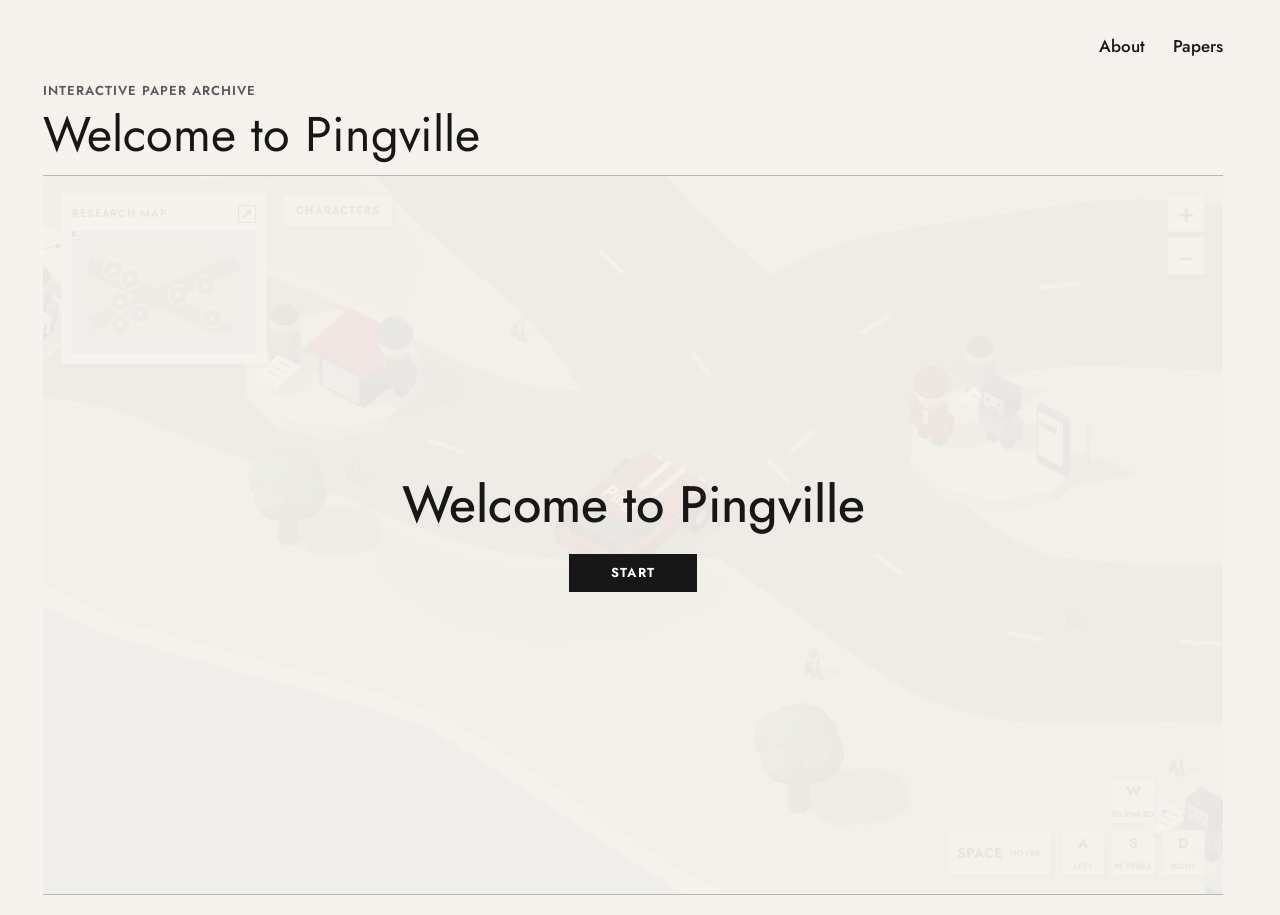
==== commit cdceec8e: "Improve mobile game controls and align navigation" ====
--- a/papers.html
+++ b/papers.html
@@ -1269,8 +1269,6 @@
     }
 
     @media (max-width:560px){
-      .topbar{padding-left:0}
-      .nav{gap:18px; font-size:15px}
       .papers-page .section{padding-top:20px}
       .papers-intro h1{font-size:30px; line-height:1.08}
       .paper-list-heading{align-items:flex-start; flex-direction:column; gap:4px}
@@ -1346,6 +1344,8 @@
     .cast-member img{display:block; width:100%; height:112px; object-fit:contain}
     .cast-member span{display:block; text-align:center; font-size:13px; font-weight:600}
     .cast-member p{margin:4px 2px 0; color:var(--muted); text-align:center; font-size:12px; line-height:1.25}
+    .mobile-joystick,
+    .mobile-hover{display:none}
     @media (max-width:560px){
       .game-minimap{left:8px; top:8px; width:132px; padding:6px; font-size:9px}
       .minimap-field{height:78px}
@@ -1359,6 +1359,85 @@
       .cast-header h2{font-size:20px}
       .cast-grid{grid-template-columns:repeat(2,minmax(0,1fr)); gap:0 10px}
       .cast-member img{height:76px}
+    }
+
+    @media (max-width:800px){
+      .research-map{height:calc(100dvh - 175px); min-height:400px}
+      .game-controls{display:none}
+      .research-map.is-started .mobile-joystick{display:grid}
+      .research-map.is-started .mobile-hover{display:grid}
+      .mobile-joystick,
+      .mobile-hover{
+        position:absolute;
+        top:calc(60% - 80px);
+        z-index:7;
+        transform:translateY(-50%);
+        touch-action:none;
+        user-select:none;
+        -webkit-user-select:none;
+        -webkit-touch-callout:none;
+      }
+      .mobile-joystick{
+        left:14px;
+        place-items:center;
+        width:112px;
+        height:112px;
+        border:2px solid rgba(9,47,87,.75);
+        border-radius:50%;
+        background:rgba(246,243,238,.72);
+        box-shadow:0 3px 12px rgba(23,23,23,.16), inset 0 0 0 12px rgba(9,47,87,.06);
+      }
+      .mobile-joystick::before{
+        content:"";
+        position:absolute;
+        width:66px;
+        height:66px;
+        border:1px solid rgba(9,47,87,.28);
+        border-radius:50%;
+      }
+      .mobile-joystick-thumb{
+        width:42px;
+        height:42px;
+        border:2px solid #f6f3ee;
+        border-radius:50%;
+        background:var(--navy);
+        box-shadow:0 2px 8px rgba(23,23,23,.3);
+        transform:translate(var(--stick-x,0px),var(--stick-y,0px));
+      }
+      .mobile-hover{
+        right:16px;
+        place-content:center;
+        justify-items:center;
+        gap:2px;
+        width:72px;
+        height:72px;
+        padding:0;
+        border:2px solid #f6f3ee;
+        border-radius:50%;
+        background:var(--red);
+        box-shadow:0 3px 12px rgba(23,23,23,.22);
+        color:#fff;
+        font:700 10px/1 var(--sans);
+        cursor:pointer;
+      }
+      .mobile-hover span{font-size:21px; line-height:1}
+      .mobile-hover.is-pressed{background:var(--navy); box-shadow:0 0 0 5px rgba(9,47,87,.22)}
+      .paper-encounter{
+        left:12px;
+        right:12px;
+        top:auto;
+        bottom:12px;
+        z-index:8;
+        max-height:40%;
+        padding:14px 16px 16px;
+        overflow:auto;
+        overscroll-behavior:contain;
+      }
+    }
+    @media (max-width:360px){
+      .mobile-joystick{top:calc(60% - 67px); width:92px; height:92px}
+      .mobile-joystick-thumb{width:38px; height:38px}
+      .mobile-hover{width:64px; height:64px}
     }
 
   </style>
@@ -1459,6 +1538,8 @@
             <button class="game-control" type="button" data-move="east" aria-label="D: steer right" title="D: steer right"><span class="control-key">D</span><span class="control-action">RIGHT</span></button>
           </div>
         </div>
+        <div class="mobile-joystick" role="group" aria-label="Drag to drive in any direction"><div class="mobile-joystick-thumb"></div></div>
+        <button class="mobile-hover" type="button" aria-label="Hold to hover" title="Hold to hover"><span aria-hidden="true">↑</span>HOVER</button>
       </div>
 
       <div class="paper-data" aria-hidden="true">
@@ -1850,6 +1931,6 @@
     if (validFilters.has(initialFilter) && initialFilter !== 'all') startGame();
     }
   </script>
-  <script type="module" src="papers-game.js?v=discover-map-1"></script>
+  <script type="module" src="papers-game.js?v=mobile-controls-1"></script>
 </body>
 </html>
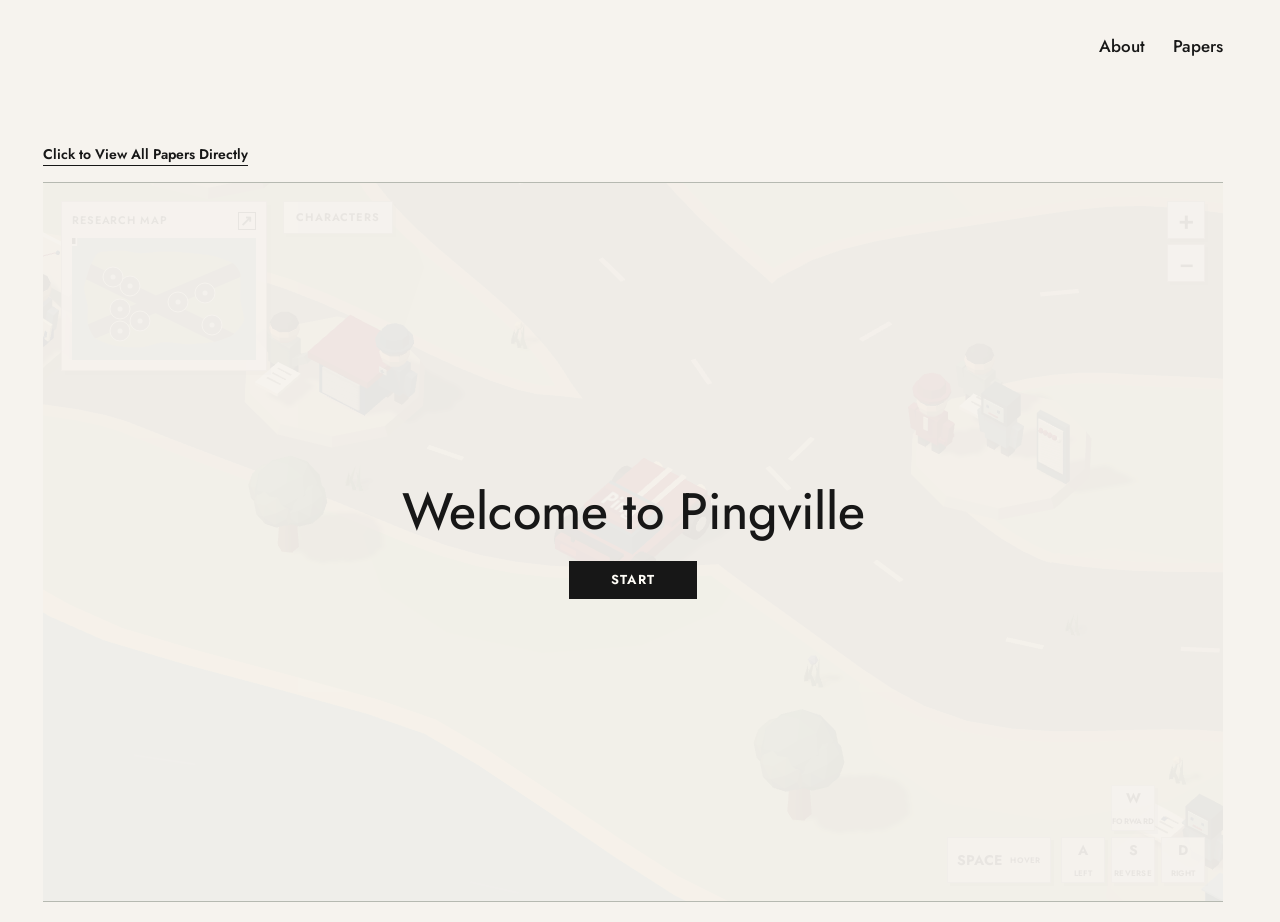
==== commit e24978f2: "Refine Pingville paper browsing and animations" ====
--- a/papers.html
+++ b/papers.html
@@ -587,20 +587,80 @@
       margin-bottom:16px;
     }
 
-    .papers-kicker{
-      margin:0 0 8px;
-      color:var(--muted);
-      font-size:13px;
-      font-weight:600;
-      letter-spacing:.08em;
-      text-transform:uppercase;
-    }
-
     .papers-intro h1{
       max-width:720px;
       font-size:clamp(32px, 3.8vw, 54px);
       line-height:1.04;
       font-weight:400;
+      opacity:0;
+      visibility:hidden;
+      transition:opacity .6s ease, visibility .6s;
+    }
+    .papers-page.is-started .papers-intro h1{opacity:1; visibility:visible}
+
+    .papers-direct-link{
+      display:inline-block;
+      margin-top:12px;
+      padding:0 0 2px;
+      border:0;
+      border-bottom:1px solid currentColor;
+      background:none;
+      color:var(--ink);
+      cursor:pointer;
+      font:600 14px/1.3 var(--sans);
+    }
+
+    .papers-direct-link:hover,
+    .papers-direct-link:focus-visible{color:var(--red); outline:none}
+
+    .all-papers-dialog{
+      width:min(760px, calc(100vw - 32px));
+      max-height:calc(100dvh - 32px);
+      margin:auto;
+      padding:0;
+      border:1px solid rgba(23,23,23,.45);
+      background:var(--paper);
+      color:var(--ink);
+      box-shadow:12px 12px 0 rgba(9,47,87,.22);
+      overflow:hidden;
+    }
+
+    .all-papers-dialog[open]{display:flex; flex-direction:column}
+    .all-papers-dialog::backdrop{background:rgba(9,47,87,.38)}
+    .all-papers-header{
+      display:flex;
+      justify-content:space-between;
+      align-items:center;
+      gap:16px;
+      padding:18px 24px;
+      border-bottom:1px solid rgba(9,47,87,.24);
+    }
+    .all-papers-header h2{margin:0; font-size:26px; font-weight:450; line-height:1.1}
+    .all-papers-close{
+      width:32px;
+      height:32px;
+      padding:0;
+      border:0;
+      background:none;
+      color:var(--ink);
+      cursor:pointer;
+      font:400 28px/1 var(--sans);
+    }
+    .all-papers-close:hover,
+    .all-papers-close:focus-visible{color:var(--red); outline:2px solid currentColor}
+    .all-papers-scroll{min-height:0; overflow:auto; overscroll-behavior:contain; padding:0 24px 20px}
+    .all-papers-group{padding-top:18px}
+    .all-papers-group + .all-papers-group{margin-top:8px}
+    .all-papers-group-title{margin:0 0 8px; font-size:14px; font-weight:650; text-transform:uppercase; letter-spacing:.08em}
+    .all-papers-dialog .paper{padding:20px 0 22px}
+    .all-papers-dialog .paper-title{font-size:20px}
+    @media (max-width:560px){
+      .all-papers-header{padding:14px 16px}
+      .all-papers-header h2{font-size:22px}
+      .all-papers-scroll{padding:0 16px 16px}
+      .all-papers-dialog .paper{grid-template-columns:30px minmax(0,1fr); gap:10px; padding:16px 0}
+      .all-papers-dialog .paper-title{font-size:18px}
+      .all-papers-dialog .paper-meta{font-size:14px}
     }
 
     .paper-legend{
@@ -1137,10 +1197,17 @@
       background:rgba(246,243,238,.96);
       color:var(--ink);
       box-shadow:10px 10px 0 rgba(9,47,87,.18);
-      animation:encounter-in .32s steps(4,end);
+      animation:encounter-in .32s ease-out;
     }
 
     .paper-encounter[hidden]{display:none}
+    .paper-encounter.is-leaving{
+      opacity:0;
+      transform:translateY(12px);
+      transition:opacity .26s ease, transform .26s ease;
+      animation:none;
+      pointer-events:none;
+    }
     @media (min-width:561px){
       .research-map:is([data-paper="01"], [data-paper="02"], [data-paper="03"], [data-paper="04"], [data-paper="06"], [data-paper="07"], [data-paper="08"]) .paper-encounter{
         left:24px; right:auto; top:auto; bottom:24px;
@@ -1211,8 +1278,6 @@
 
     .encounter-close:hover,
     .encounter-close:focus-visible{color:var(--red); outline:none}
-
-    .paper-data{display:none!important}
 
     .paper-list-heading{
       display:flex;
@@ -1266,6 +1331,8 @@
     @media (prefers-reduced-motion:reduce){
       .walker,
       .walker *{animation:none!important; transition:none!important}
+      .papers-intro h1,
+      .paper-encounter{animation:none!important; transition:none!important}
     }
 
     @media (max-width:560px){
@@ -1454,8 +1521,8 @@
     <section class="section" id="papers">
       <div class="papers-intro">
         <div>
-          <p class="papers-kicker">Interactive paper archive</p>
           <h1>Welcome to Pingville</h1>
+          <button class="papers-direct-link" type="button" aria-haspopup="dialog" aria-controls="all-papers-dialog">Click to View All Papers Directly</button>
         </div>
       </div>
 
@@ -1542,12 +1609,73 @@
         <button class="mobile-hover" type="button" aria-label="Hold to hover" title="Hold to hover"><span aria-hidden="true">↑</span>HOVER</button>
       </div>
 
-      <div class="paper-data" aria-hidden="true">
-        <div class="paper-list">
+      <dialog class="all-papers-dialog" id="all-papers-dialog" aria-labelledby="all-papers-title">
+        <div class="all-papers-header">
+          <h2 id="all-papers-title">All papers</h2>
+          <button class="all-papers-close" type="button" aria-label="Close paper list" title="Close paper list">×</button>
+        </div>
+        <div class="all-papers-scroll">
+          <section class="all-papers-group" aria-labelledby="labor-papers-title">
+            <h3 class="all-papers-group-title" id="labor-papers-title">Labor</h3>
+            <div class="paper-list">
+        <article class="paper" data-topics="labor">
+          <div class="paper-number">02</div>
+          <div>
+            <h4 class="paper-title"><span class="topic topic-labor">Recognizing Accountants and Trading Goods</span></h4>
+            <p class="paper-meta">Solo-authored</p>
+            <div class="paper-links">
+              <a href="https://papers.ssrn.com/sol3/papers.cfm?abstract_id=7320459" target="_blank" rel="noreferrer">Paper</a>
+            </div>
+          </div>
+        </article>
+
+        <article class="paper" data-topics="labor">
+          <div class="paper-number">03</div>
+          <div>
+            <h4 class="paper-title"><span class="topic topic-labor">The Effect of CPA Firm Mobility and the Potential for Increased Audit Market Competition on Local Audit Markets</span></h4>
+            <p class="paper-meta">with Daniel Aobdia and Hao Ma</p>
+            <div class="paper-links">
+              <a href="https://papers.ssrn.com/sol3/papers.cfm?abstract_id=6225800" target="_blank" rel="noreferrer">Paper</a>
+            </div>
+          </div>
+        </article>
+
+        <article class="paper" data-topics="labor">
+          <div class="paper-number">04</div>
+          <div>
+            <h4 class="paper-title"><span class="topic topic-labor">Internal Control Deficiencies and Employee Satisfaction: A Job Demands-Resources Perspective</span></h4>
+            <p class="paper-meta">with Chan Li, Crystal Shi, and Yuan Xie</p>
+            <div class="paper-links">
+              <a href="https://papers.ssrn.com/sol3/papers.cfm?abstract_id=4454973" target="_blank" rel="noreferrer">Paper</a>
+            </div>
+          </div>
+        </article>
+
+        <article class="paper" data-topics="labor">
+          <div class="paper-number">06</div>
+          <div>
+            <h4 class="paper-title"><span class="topic topic-labor">Local IRS Assistance and Tax Benefit Claiming</span></h4>
+            <p class="paper-meta">with Cindy Zhu</p>
+          </div>
+        </article>
+
+        <article class="paper" data-topics="labor">
+          <div class="paper-number">07</div>
+          <div>
+            <h4 class="paper-title"><span class="topic topic-labor">Does Wall Street Learn from Academic Research? Evidence from Sell-Side Analysts</span></h4>
+            <p class="paper-meta">with Jiawen Yan and Kangying Zhou</p>
+          </div>
+        </article>
+            </div>
+          </section>
+
+          <section class="all-papers-group" aria-labelledby="tech-papers-title">
+            <h3 class="all-papers-group-title" id="tech-papers-title">Tech</h3>
+            <div class="paper-list">
         <article class="paper" data-topics="tech">
           <div class="paper-number">01</div>
           <div>
-            <h3 class="paper-title"><span class="topic topic-tech">Controlling the Narrative: Managers' Topic-Shifting Behavior in Conference Calls</span></h3>
+            <h4 class="paper-title"><span class="topic topic-tech">Controlling the Narrative: Managers' Topic-Shifting Behavior in Conference Calls</span></h4>
             <p class="paper-meta">with Lili Dai, Andrew Jackson, and Zihang Peng</p>
             <span class="paper-note">Review of Accounting Studies, 2026</span>
             <div class="paper-links">
@@ -1556,72 +1684,30 @@
           </div>
         </article>
 
-        <article class="paper" data-topics="labor">
-          <div class="paper-number">02</div>
+        <article class="paper" data-topics="tech">
+          <div class="paper-number">08</div>
           <div>
-            <h3 class="paper-title"><span class="topic topic-labor">Recognizing Accountants and Trading Goods</span></h3>
-            <p class="paper-meta">Solo-authored</p>
-            <div class="paper-links">
-              <a href="https://papers.ssrn.com/sol3/papers.cfm?abstract_id=7320459" target="_blank" rel="noreferrer">Paper</a>
-            </div>
+            <h4 class="paper-title"><span class="topic topic-tech">Out of Corpus, Out of Mind: Training-Corpus Exposure and LLM Firm Recommendation</span></h4>
+            <p class="paper-meta">with Yilan Li</p>
           </div>
         </article>
-
-        <article class="paper" data-topics="labor">
-          <div class="paper-number">03</div>
-          <div>
-            <h3 class="paper-title"><span class="topic topic-labor">The Effect of CPA Firm Mobility and the Potential for Increased Audit Market Competition on Local Audit Markets</span></h3>
-            <p class="paper-meta">with Daniel Aobdia and Hao Ma</p>
-            <div class="paper-links">
-              <a href="https://papers.ssrn.com/sol3/papers.cfm?abstract_id=6225800" target="_blank" rel="noreferrer">Paper</a>
             </div>
-          </div>
-        </article>
-
-        <article class="paper" data-topics="labor">
-          <div class="paper-number">04</div>
-          <div>
-            <h3 class="paper-title"><span class="topic topic-labor">Internal Control Deficiencies and Employee Satisfaction: A Job Demands-Resources Perspective</span></h3>
-            <p class="paper-meta">with Chan Li, Crystal Shi, and Yuan Xie</p>
-            <div class="paper-links">
-              <a href="https://papers.ssrn.com/sol3/papers.cfm?abstract_id=4454973" target="_blank" rel="noreferrer">Paper</a>
-            </div>
-          </div>
-        </article>
-
+          </section>
+
+          <section class="all-papers-group" aria-labelledby="both-papers-title">
+            <h3 class="all-papers-group-title" id="both-papers-title">Both</h3>
+            <div class="paper-list">
         <article class="paper" data-topics="labor tech both">
           <div class="paper-number">05</div>
           <div>
-            <h3 class="paper-title"><span class="topic topic-both">Generative AI and the Declining Wisdom of the Crowd: Evidence from Glassdoor</span></h3>
+            <h4 class="paper-title"><span class="topic topic-both">Generative AI and the Declining Wisdom of the Crowd: Evidence from Glassdoor</span></h4>
             <p class="paper-meta">with Yilan Li and Hao Ma</p>
           </div>
         </article>
-
-        <article class="paper" data-topics="labor">
-          <div class="paper-number">06</div>
-          <div>
-            <h3 class="paper-title"><span class="topic topic-labor">Local IRS Assistance and Tax Benefit Claiming</span></h3>
-            <p class="paper-meta">with Cindy Zhu</p>
-          </div>
-        </article>
-
-        <article class="paper" data-topics="labor">
-          <div class="paper-number">07</div>
-          <div>
-            <h3 class="paper-title"><span class="topic topic-labor">Does Wall Street Learn from Academic Research? Evidence from Sell-Side Analysts</span></h3>
-            <p class="paper-meta">with Jiawen Yan and Kangying Zhou</p>
-          </div>
-        </article>
-
-        <article class="paper" data-topics="tech">
-          <div class="paper-number">08</div>
-          <div>
-            <h3 class="paper-title"><span class="topic topic-tech">Out of Corpus, Out of Mind: Training-Corpus Exposure and LLM Firm Recommendation</span></h3>
-            <p class="paper-meta">with Yilan Li</p>
-          </div>
-        </article>
-      </div>
-      </div>
+            </div>
+          </section>
+        </div>
+      </dialog>
     </section>
 
   </main>
@@ -1931,6 +2017,6 @@
     if (validFilters.has(initialFilter) && initialFilter !== 'all') startGame();
     }
   </script>
-  <script type="module" src="papers-game.js?v=mobile-controls-1"></script>
+  <script type="module" src="papers-game.js?v=fade-title-1"></script>
 </body>
 </html>
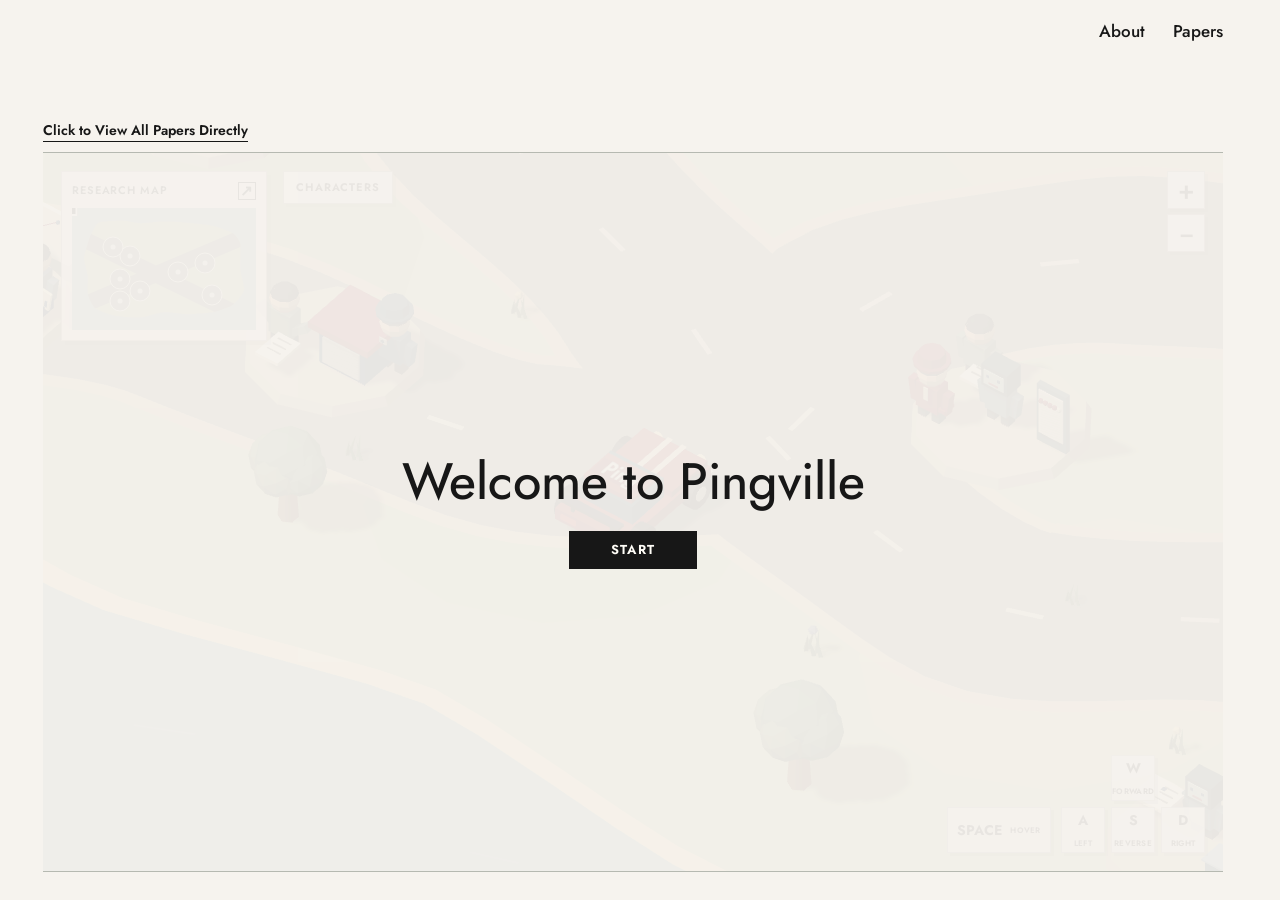
==== commit 86906286: "Add paper list tabs and tighten Pingville layout" ====
--- a/papers.html
+++ b/papers.html
@@ -579,6 +579,12 @@
       padding:12px 0 20px;
     }
 
+    @media (min-width:801px){
+      .papers-page .topbar{min-height:54px; padding-top:8px}
+      .papers-page .section{padding-top:4px}
+      .papers-page .papers-intro{margin-bottom:10px}
+    }
+
     .papers-intro{
       display:flex;
       align-items:end;
@@ -648,8 +654,28 @@
     }
     .all-papers-close:hover,
     .all-papers-close:focus-visible{color:var(--red); outline:2px solid currentColor}
+    .all-papers-tabs{
+      display:grid;
+      grid-template-columns:repeat(3, minmax(0, 1fr));
+      padding:0 24px;
+      border-bottom:1px solid rgba(9,47,87,.24);
+    }
+    .all-papers-tab{
+      padding:12px 8px 10px;
+      border:0;
+      border-bottom:2px solid transparent;
+      background:none;
+      color:var(--muted);
+      cursor:pointer;
+      font:600 13px/1.2 var(--sans);
+      text-align:center;
+    }
+    .all-papers-tab[aria-pressed="true"]{border-bottom-color:var(--red); color:var(--ink)}
+    .all-papers-tab:hover,
+    .all-papers-tab:focus-visible{color:var(--red); outline:none}
     .all-papers-scroll{min-height:0; overflow:auto; overscroll-behavior:contain; padding:0 24px 20px}
     .all-papers-group{padding-top:18px}
+    .all-papers-group[hidden]{display:none}
     .all-papers-group + .all-papers-group{margin-top:8px}
     .all-papers-group-title{margin:0 0 8px; font-size:14px; font-weight:650; text-transform:uppercase; letter-spacing:.08em}
     .all-papers-dialog .paper{padding:20px 0 22px}
@@ -657,6 +683,7 @@
     @media (max-width:560px){
       .all-papers-header{padding:14px 16px}
       .all-papers-header h2{font-size:22px}
+      .all-papers-tabs{padding:0 16px}
       .all-papers-scroll{padding:0 16px 16px}
       .all-papers-dialog .paper{grid-template-columns:30px minmax(0,1fr); gap:10px; padding:16px 0}
       .all-papers-dialog .paper-title{font-size:18px}
@@ -1611,11 +1638,16 @@
 
       <dialog class="all-papers-dialog" id="all-papers-dialog" aria-labelledby="all-papers-title">
         <div class="all-papers-header">
-          <h2 id="all-papers-title">All papers</h2>
+          <h2 id="all-papers-title">List</h2>
           <button class="all-papers-close" type="button" aria-label="Close paper list" title="Close paper list">×</button>
         </div>
+        <div class="all-papers-tabs" role="group" aria-label="Filter papers">
+          <button class="all-papers-tab" type="button" data-paper-tab="all" aria-pressed="true">All</button>
+          <button class="all-papers-tab" type="button" data-paper-tab="labor" aria-pressed="false">Labor</button>
+          <button class="all-papers-tab" type="button" data-paper-tab="tech" aria-pressed="false">Tech</button>
+        </div>
         <div class="all-papers-scroll">
-          <section class="all-papers-group" aria-labelledby="labor-papers-title">
+          <section class="all-papers-group" data-topic="labor" aria-labelledby="labor-papers-title">
             <h3 class="all-papers-group-title" id="labor-papers-title">Labor</h3>
             <div class="paper-list">
         <article class="paper" data-topics="labor">
@@ -1669,7 +1701,7 @@
             </div>
           </section>
 
-          <section class="all-papers-group" aria-labelledby="tech-papers-title">
+          <section class="all-papers-group" data-topic="tech" aria-labelledby="tech-papers-title">
             <h3 class="all-papers-group-title" id="tech-papers-title">Tech</h3>
             <div class="paper-list">
         <article class="paper" data-topics="tech">
@@ -1694,7 +1726,7 @@
             </div>
           </section>
 
-          <section class="all-papers-group" aria-labelledby="both-papers-title">
+          <section class="all-papers-group" data-topic="both" aria-labelledby="both-papers-title">
             <h3 class="all-papers-group-title" id="both-papers-title">Both</h3>
             <div class="paper-list">
         <article class="paper" data-topics="labor tech both">
@@ -2017,6 +2049,6 @@
     if (validFilters.has(initialFilter) && initialFilter !== 'all') startGame();
     }
   </script>
-  <script type="module" src="papers-game.js?v=fade-title-1"></script>
+  <script type="module" src="papers-game.js?v=list-tabs-1"></script>
 </body>
 </html>
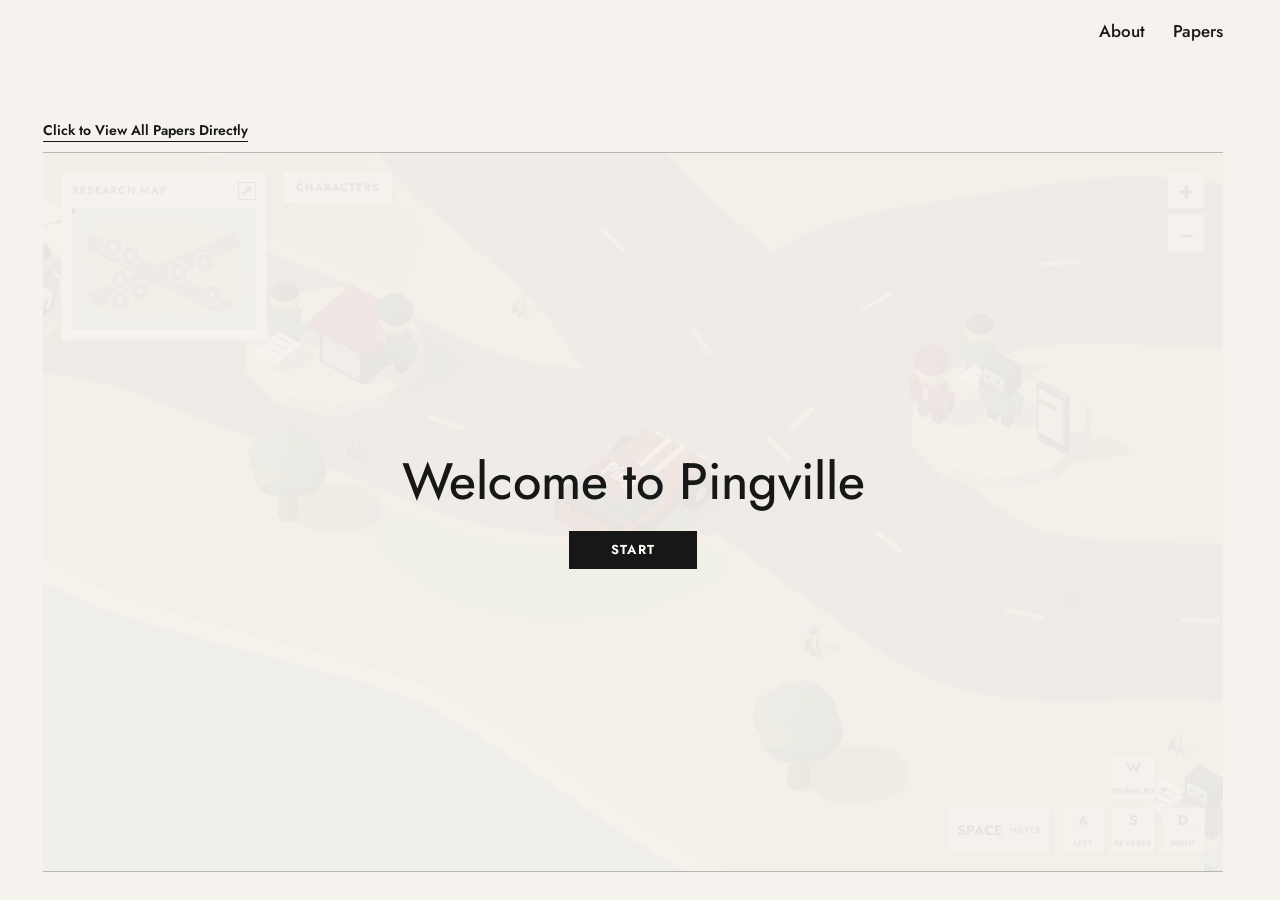
==== commit 80241ab5: "Flatten paper list beneath topic tabs" ====
--- a/papers.html
+++ b/papers.html
@@ -674,11 +674,9 @@
     .all-papers-tab:hover,
     .all-papers-tab:focus-visible{color:var(--red); outline:none}
     .all-papers-scroll{min-height:0; overflow:auto; overscroll-behavior:contain; padding:0 24px 20px}
-    .all-papers-group{padding-top:18px}
-    .all-papers-group[hidden]{display:none}
-    .all-papers-group + .all-papers-group{margin-top:8px}
-    .all-papers-group-title{margin:0 0 8px; font-size:14px; font-weight:650; text-transform:uppercase; letter-spacing:.08em}
+    .all-papers-dialog .paper-list{border-top:0}
     .all-papers-dialog .paper{padding:20px 0 22px}
+    .all-papers-dialog .paper[hidden]{display:none}
     .all-papers-dialog .paper-title{font-size:20px}
     @media (max-width:560px){
       .all-papers-header{padding:14px 16px}
@@ -1647,67 +1645,11 @@
           <button class="all-papers-tab" type="button" data-paper-tab="tech" aria-pressed="false">Tech</button>
         </div>
         <div class="all-papers-scroll">
-          <section class="all-papers-group" data-topic="labor" aria-labelledby="labor-papers-title">
-            <h3 class="all-papers-group-title" id="labor-papers-title">Labor</h3>
-            <div class="paper-list">
-        <article class="paper" data-topics="labor">
-          <div class="paper-number">02</div>
-          <div>
-            <h4 class="paper-title"><span class="topic topic-labor">Recognizing Accountants and Trading Goods</span></h4>
-            <p class="paper-meta">Solo-authored</p>
-            <div class="paper-links">
-              <a href="https://papers.ssrn.com/sol3/papers.cfm?abstract_id=7320459" target="_blank" rel="noreferrer">Paper</a>
-            </div>
-          </div>
-        </article>
-
-        <article class="paper" data-topics="labor">
-          <div class="paper-number">03</div>
-          <div>
-            <h4 class="paper-title"><span class="topic topic-labor">The Effect of CPA Firm Mobility and the Potential for Increased Audit Market Competition on Local Audit Markets</span></h4>
-            <p class="paper-meta">with Daniel Aobdia and Hao Ma</p>
-            <div class="paper-links">
-              <a href="https://papers.ssrn.com/sol3/papers.cfm?abstract_id=6225800" target="_blank" rel="noreferrer">Paper</a>
-            </div>
-          </div>
-        </article>
-
-        <article class="paper" data-topics="labor">
-          <div class="paper-number">04</div>
-          <div>
-            <h4 class="paper-title"><span class="topic topic-labor">Internal Control Deficiencies and Employee Satisfaction: A Job Demands-Resources Perspective</span></h4>
-            <p class="paper-meta">with Chan Li, Crystal Shi, and Yuan Xie</p>
-            <div class="paper-links">
-              <a href="https://papers.ssrn.com/sol3/papers.cfm?abstract_id=4454973" target="_blank" rel="noreferrer">Paper</a>
-            </div>
-          </div>
-        </article>
-
-        <article class="paper" data-topics="labor">
-          <div class="paper-number">06</div>
-          <div>
-            <h4 class="paper-title"><span class="topic topic-labor">Local IRS Assistance and Tax Benefit Claiming</span></h4>
-            <p class="paper-meta">with Cindy Zhu</p>
-          </div>
-        </article>
-
-        <article class="paper" data-topics="labor">
-          <div class="paper-number">07</div>
-          <div>
-            <h4 class="paper-title"><span class="topic topic-labor">Does Wall Street Learn from Academic Research? Evidence from Sell-Side Analysts</span></h4>
-            <p class="paper-meta">with Jiawen Yan and Kangying Zhou</p>
-          </div>
-        </article>
-            </div>
-          </section>
-
-          <section class="all-papers-group" data-topic="tech" aria-labelledby="tech-papers-title">
-            <h3 class="all-papers-group-title" id="tech-papers-title">Tech</h3>
-            <div class="paper-list">
+          <div class="paper-list">
         <article class="paper" data-topics="tech">
           <div class="paper-number">01</div>
           <div>
-            <h4 class="paper-title"><span class="topic topic-tech">Controlling the Narrative: Managers' Topic-Shifting Behavior in Conference Calls</span></h4>
+            <h3 class="paper-title"><span class="topic topic-tech">Controlling the Narrative: Managers' Topic-Shifting Behavior in Conference Calls</span></h3>
             <p class="paper-meta">with Lili Dai, Andrew Jackson, and Zihang Peng</p>
             <span class="paper-note">Review of Accounting Studies, 2026</span>
             <div class="paper-links">
@@ -1716,28 +1658,71 @@
           </div>
         </article>
 
+        <article class="paper" data-topics="labor">
+          <div class="paper-number">02</div>
+          <div>
+            <h3 class="paper-title"><span class="topic topic-labor">Recognizing Accountants and Trading Goods</span></h3>
+            <p class="paper-meta">Solo-authored</p>
+            <div class="paper-links">
+              <a href="https://papers.ssrn.com/sol3/papers.cfm?abstract_id=7320459" target="_blank" rel="noreferrer">Paper</a>
+            </div>
+          </div>
+        </article>
+
+        <article class="paper" data-topics="labor">
+          <div class="paper-number">03</div>
+          <div>
+            <h3 class="paper-title"><span class="topic topic-labor">The Effect of CPA Firm Mobility and the Potential for Increased Audit Market Competition on Local Audit Markets</span></h3>
+            <p class="paper-meta">with Daniel Aobdia and Hao Ma</p>
+            <div class="paper-links">
+              <a href="https://papers.ssrn.com/sol3/papers.cfm?abstract_id=6225800" target="_blank" rel="noreferrer">Paper</a>
+            </div>
+          </div>
+        </article>
+
+        <article class="paper" data-topics="labor">
+          <div class="paper-number">04</div>
+          <div>
+            <h3 class="paper-title"><span class="topic topic-labor">Internal Control Deficiencies and Employee Satisfaction: A Job Demands-Resources Perspective</span></h3>
+            <p class="paper-meta">with Chan Li, Crystal Shi, and Yuan Xie</p>
+            <div class="paper-links">
+              <a href="https://papers.ssrn.com/sol3/papers.cfm?abstract_id=4454973" target="_blank" rel="noreferrer">Paper</a>
+            </div>
+          </div>
+        </article>
+
+        <article class="paper" data-topics="labor tech both">
+          <div class="paper-number">05</div>
+          <div>
+            <h3 class="paper-title"><span class="topic topic-both">Generative AI and the Declining Wisdom of the Crowd: Evidence from Glassdoor</span></h3>
+            <p class="paper-meta">with Yilan Li and Hao Ma</p>
+          </div>
+        </article>
+
+        <article class="paper" data-topics="labor">
+          <div class="paper-number">06</div>
+          <div>
+            <h3 class="paper-title"><span class="topic topic-labor">Local IRS Assistance and Tax Benefit Claiming</span></h3>
+            <p class="paper-meta">with Cindy Zhu</p>
+          </div>
+        </article>
+
+        <article class="paper" data-topics="labor">
+          <div class="paper-number">07</div>
+          <div>
+            <h3 class="paper-title"><span class="topic topic-labor">Does Wall Street Learn from Academic Research? Evidence from Sell-Side Analysts</span></h3>
+            <p class="paper-meta">with Jiawen Yan and Kangying Zhou</p>
+          </div>
+        </article>
+
         <article class="paper" data-topics="tech">
           <div class="paper-number">08</div>
           <div>
-            <h4 class="paper-title"><span class="topic topic-tech">Out of Corpus, Out of Mind: Training-Corpus Exposure and LLM Firm Recommendation</span></h4>
+            <h3 class="paper-title"><span class="topic topic-tech">Out of Corpus, Out of Mind: Training-Corpus Exposure and LLM Firm Recommendation</span></h3>
             <p class="paper-meta">with Yilan Li</p>
           </div>
         </article>
-            </div>
-          </section>
-
-          <section class="all-papers-group" data-topic="both" aria-labelledby="both-papers-title">
-            <h3 class="all-papers-group-title" id="both-papers-title">Both</h3>
-            <div class="paper-list">
-        <article class="paper" data-topics="labor tech both">
-          <div class="paper-number">05</div>
-          <div>
-            <h4 class="paper-title"><span class="topic topic-both">Generative AI and the Declining Wisdom of the Crowd: Evidence from Glassdoor</span></h4>
-            <p class="paper-meta">with Yilan Li and Hao Ma</p>
           </div>
-        </article>
-            </div>
-          </section>
         </div>
       </dialog>
     </section>
@@ -2049,6 +2034,6 @@
     if (validFilters.has(initialFilter) && initialFilter !== 'all') startGame();
     }
   </script>
-  <script type="module" src="papers-game.js?v=list-tabs-1"></script>
+  <script type="module" src="papers-game.js?v=flat-list-1"></script>
 </body>
 </html>
